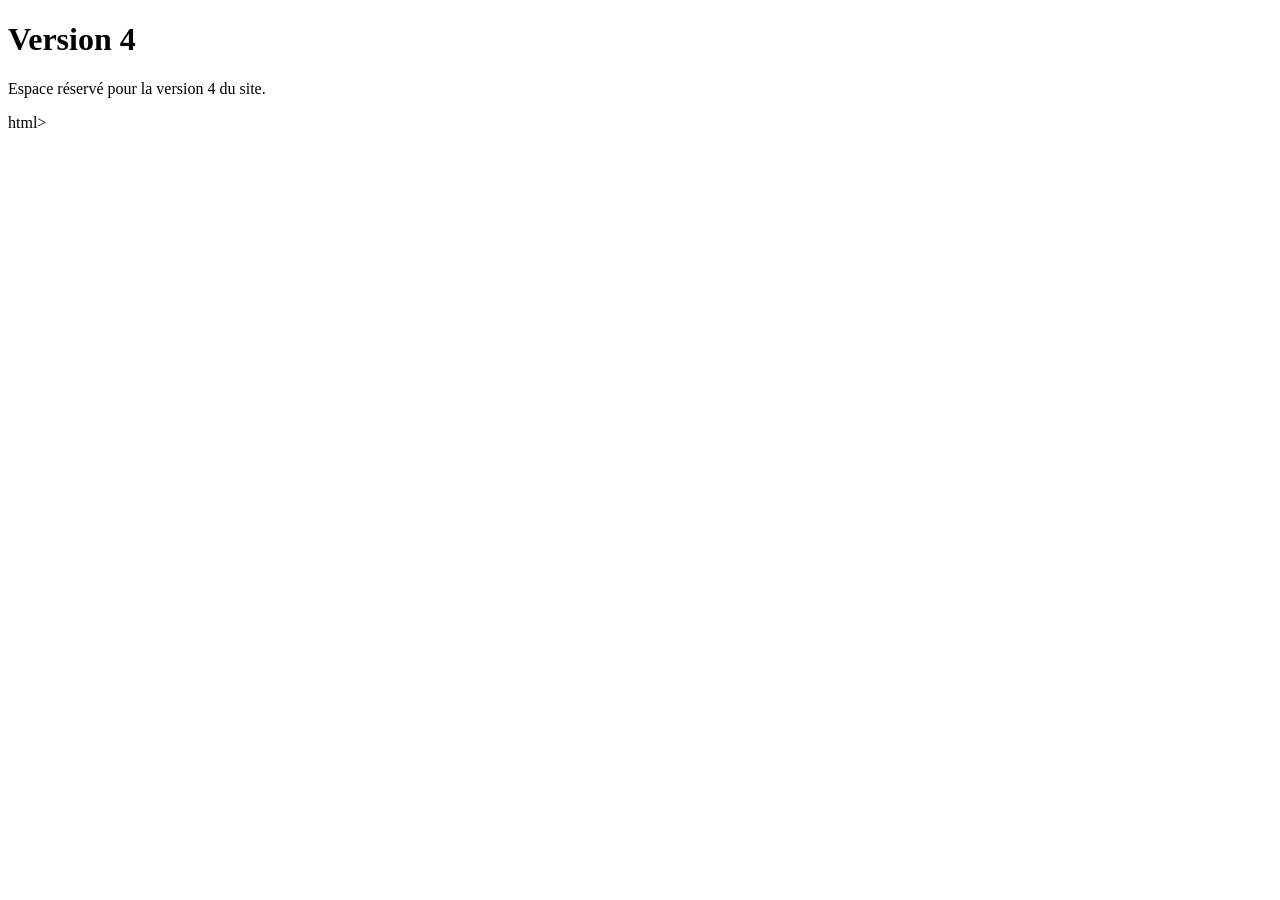
==== Version4/index.html @ 5e6ef4f7 "Create index.html" ====
<!DOCTYPE html>
<html lang="fr">
  <head>
    <meta charset="UTF-8">
    <title>Version 4</title>
  </head>
<body>
  <h1>Version 4</h1>
<p>Espace r&eacute;serv&eacute; pour la version 4 du site.</p>
</body>
</html>html>
</p></h1>
</body></title>
  </head>
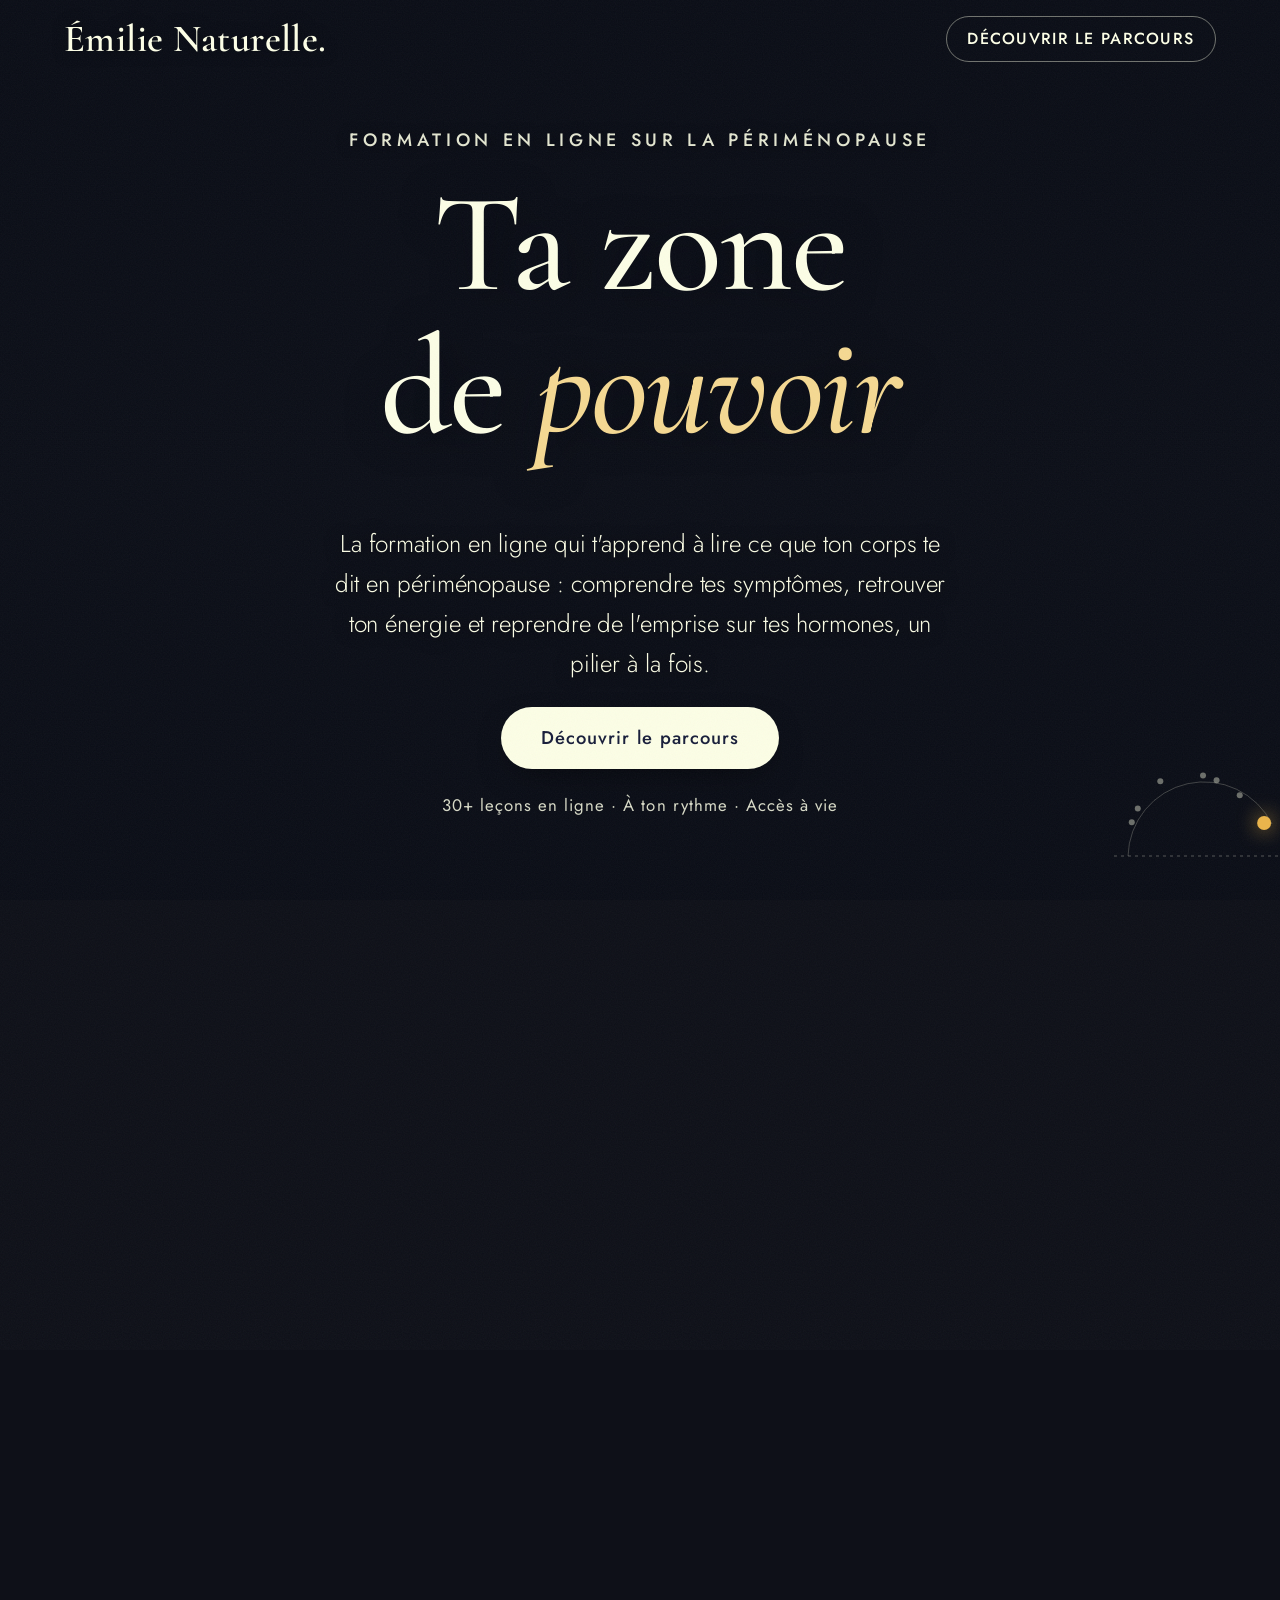
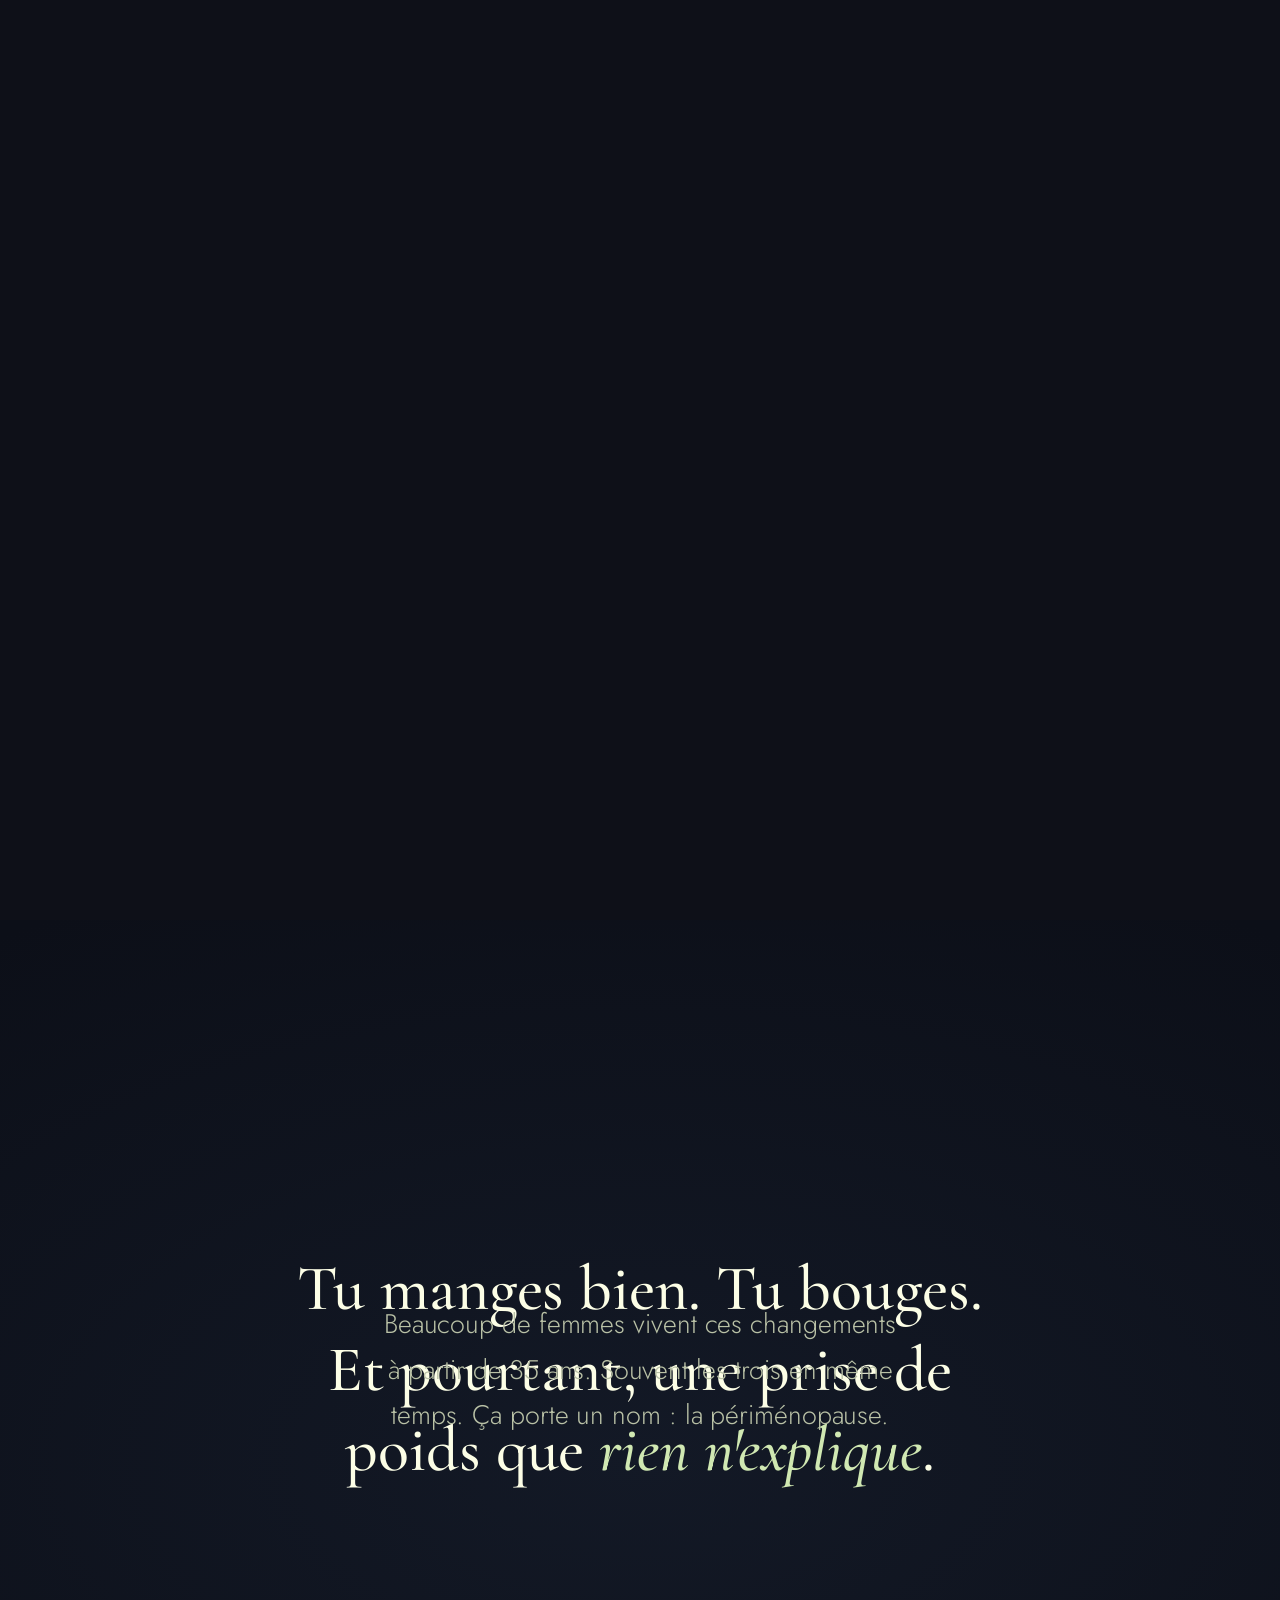
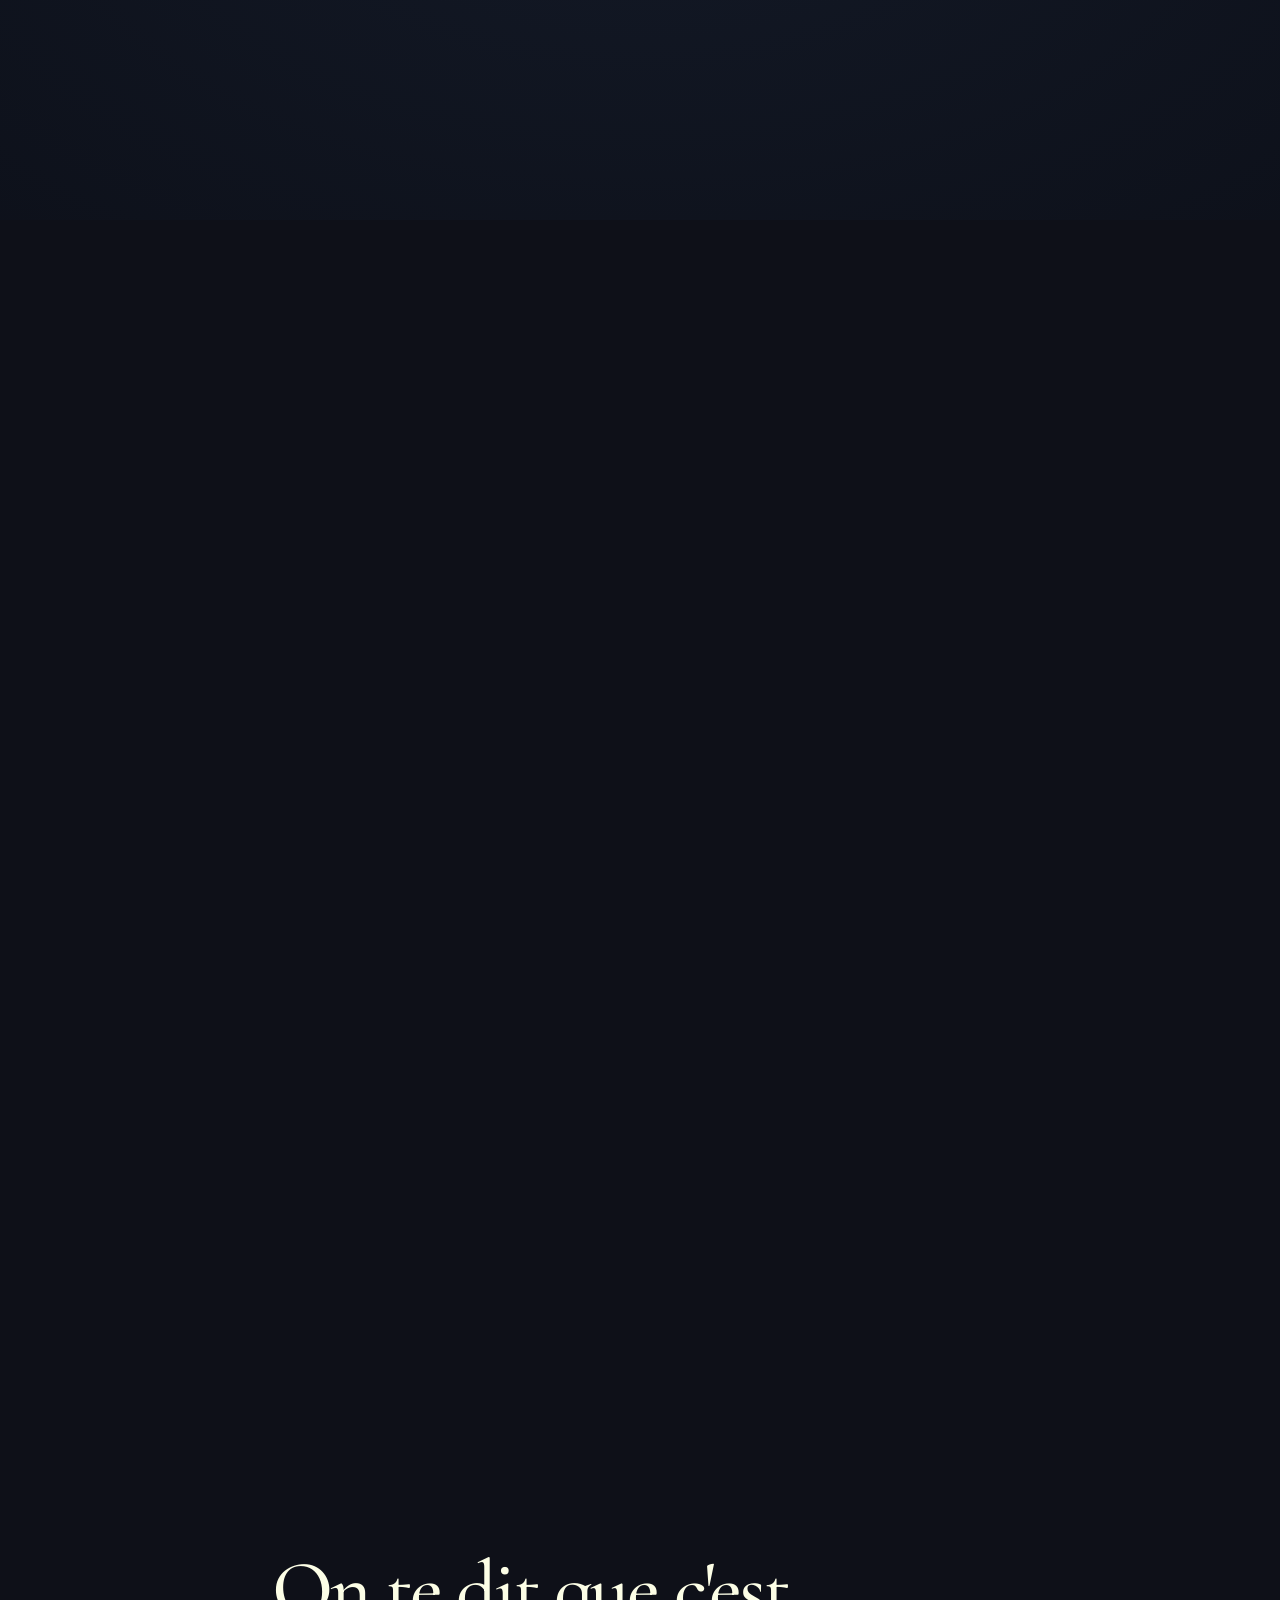
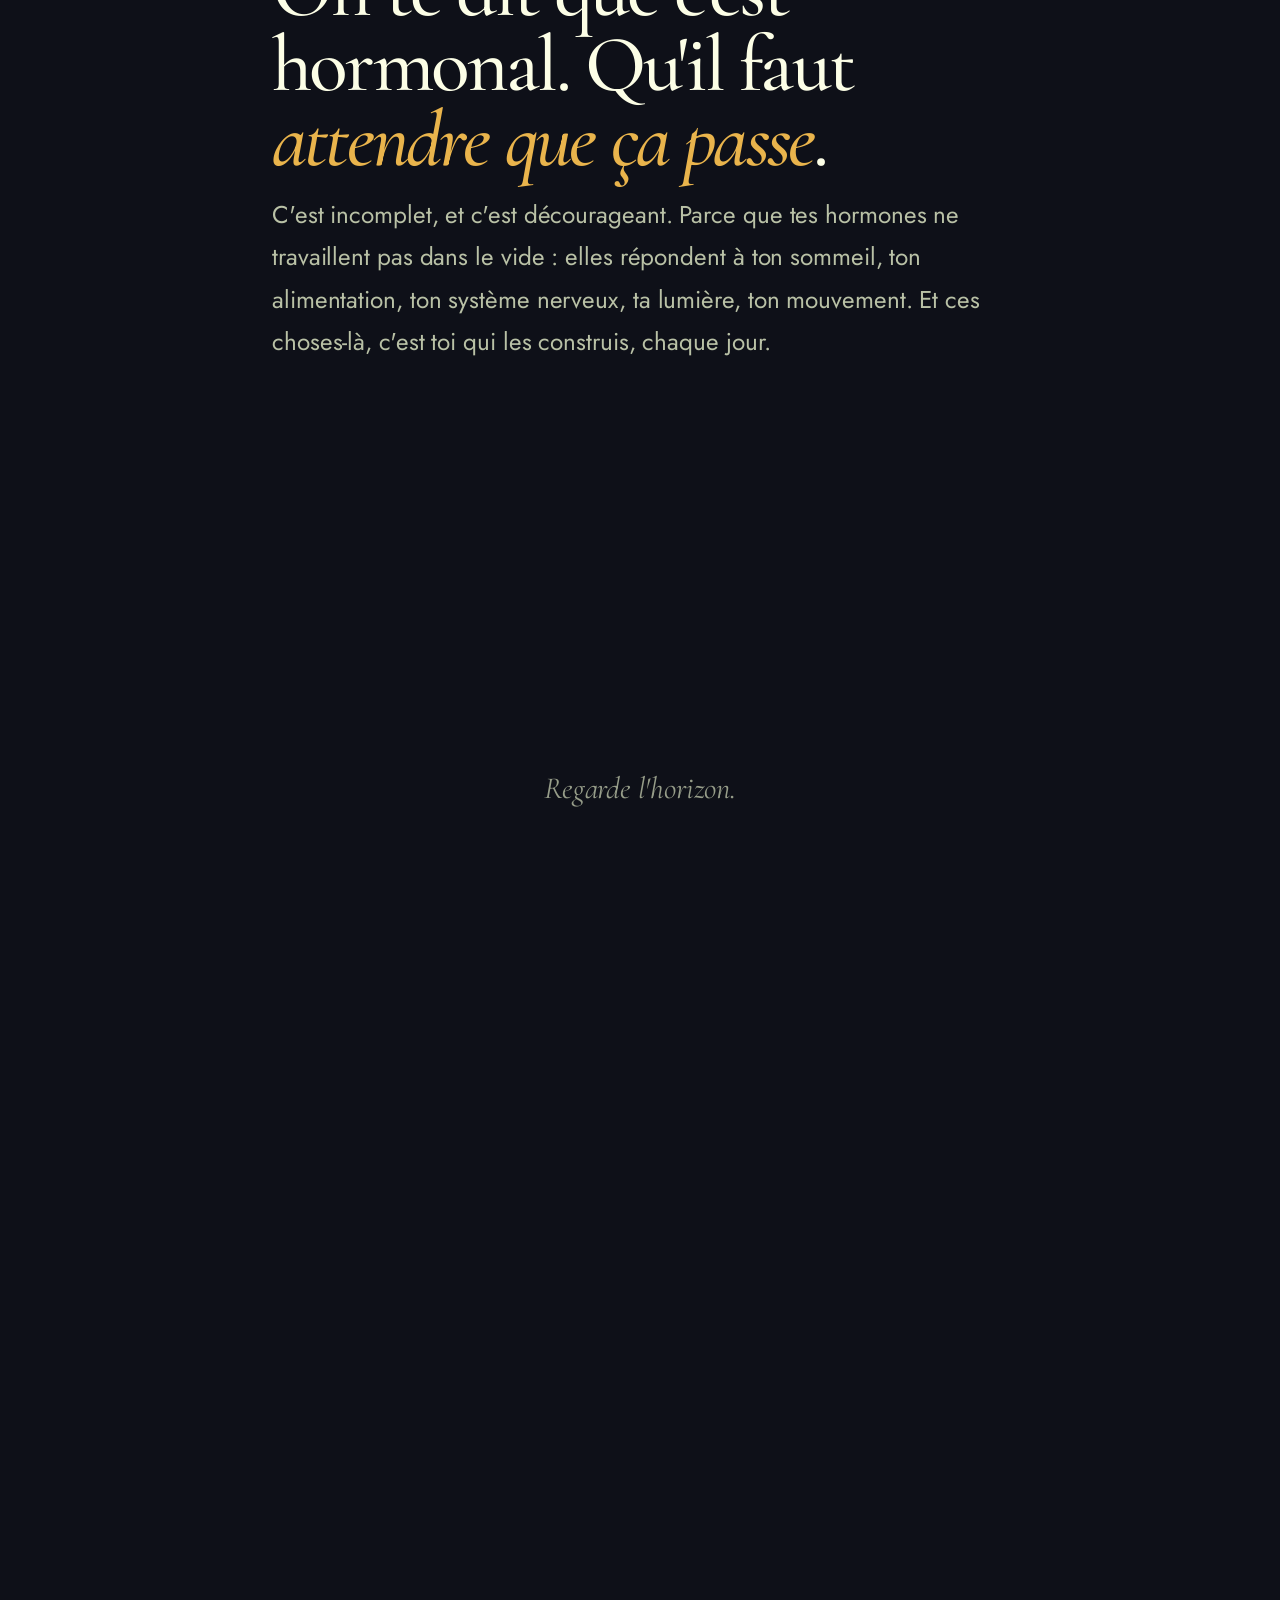
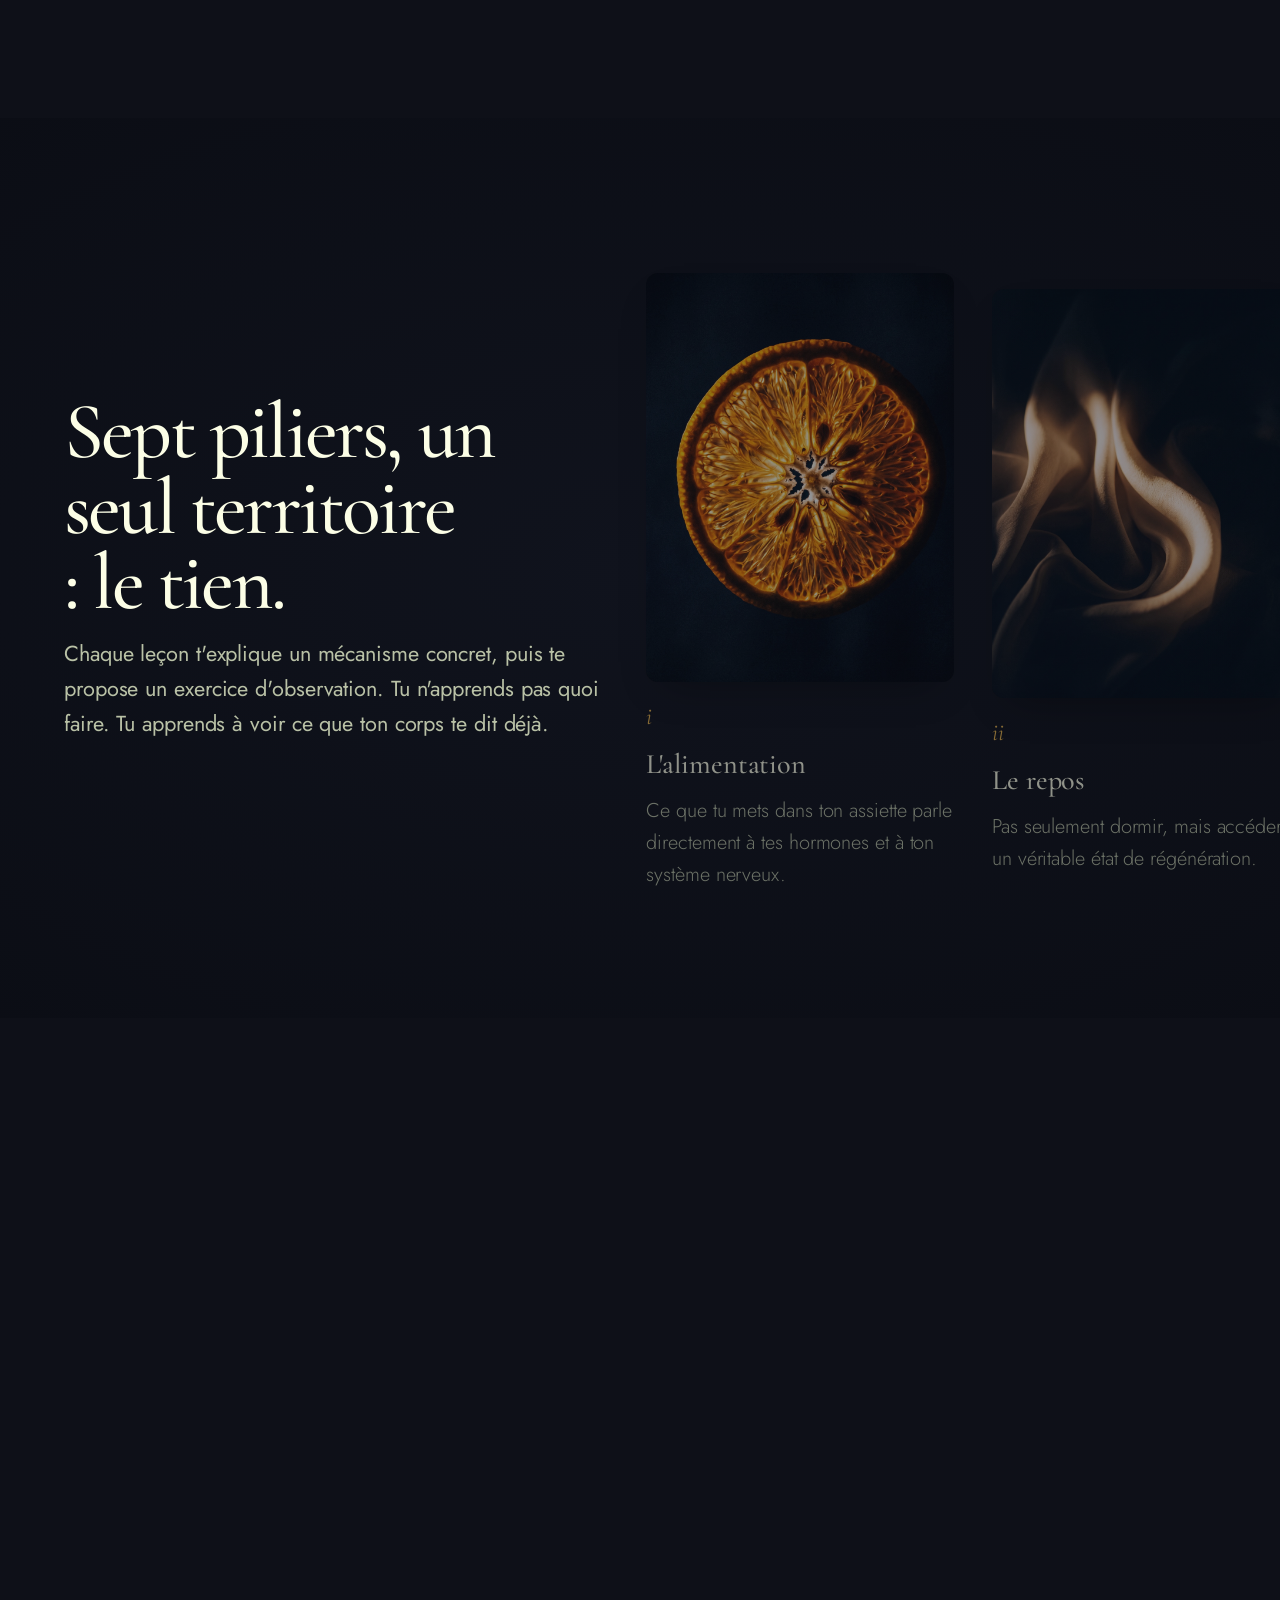
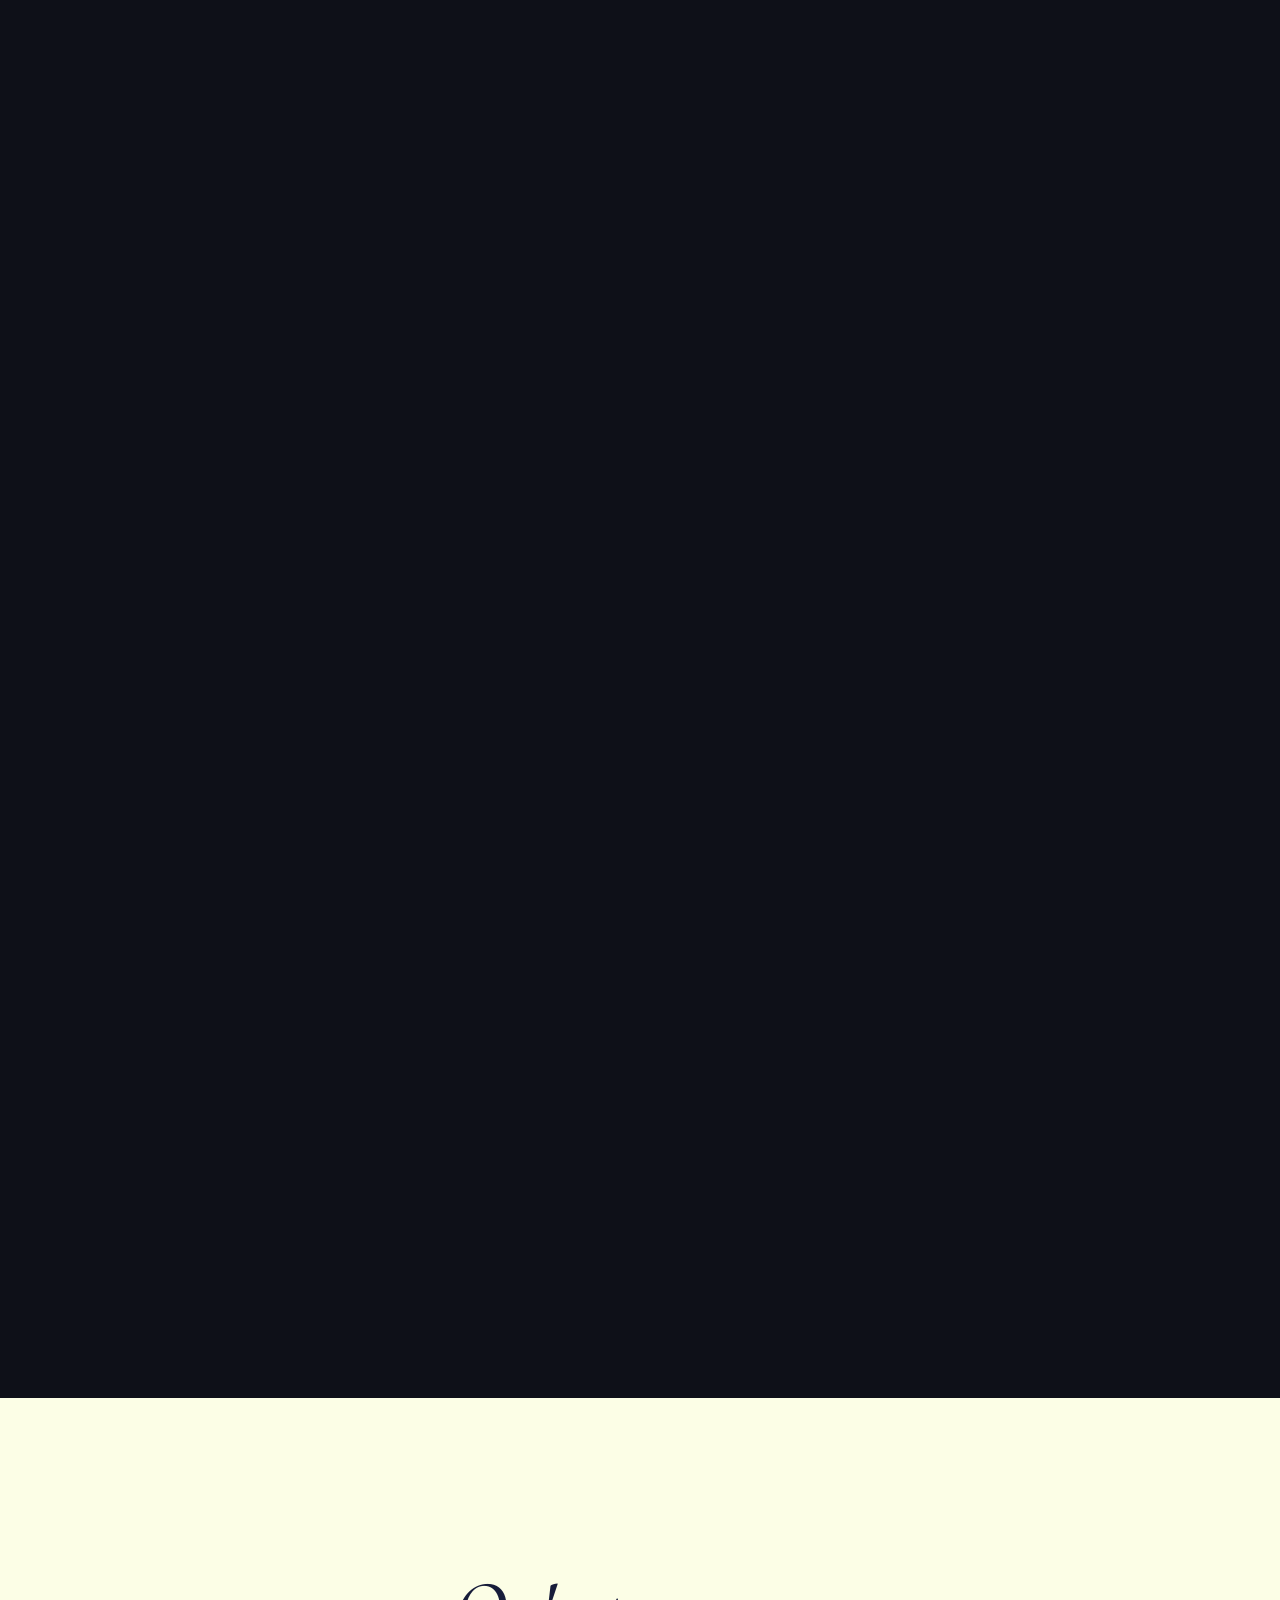
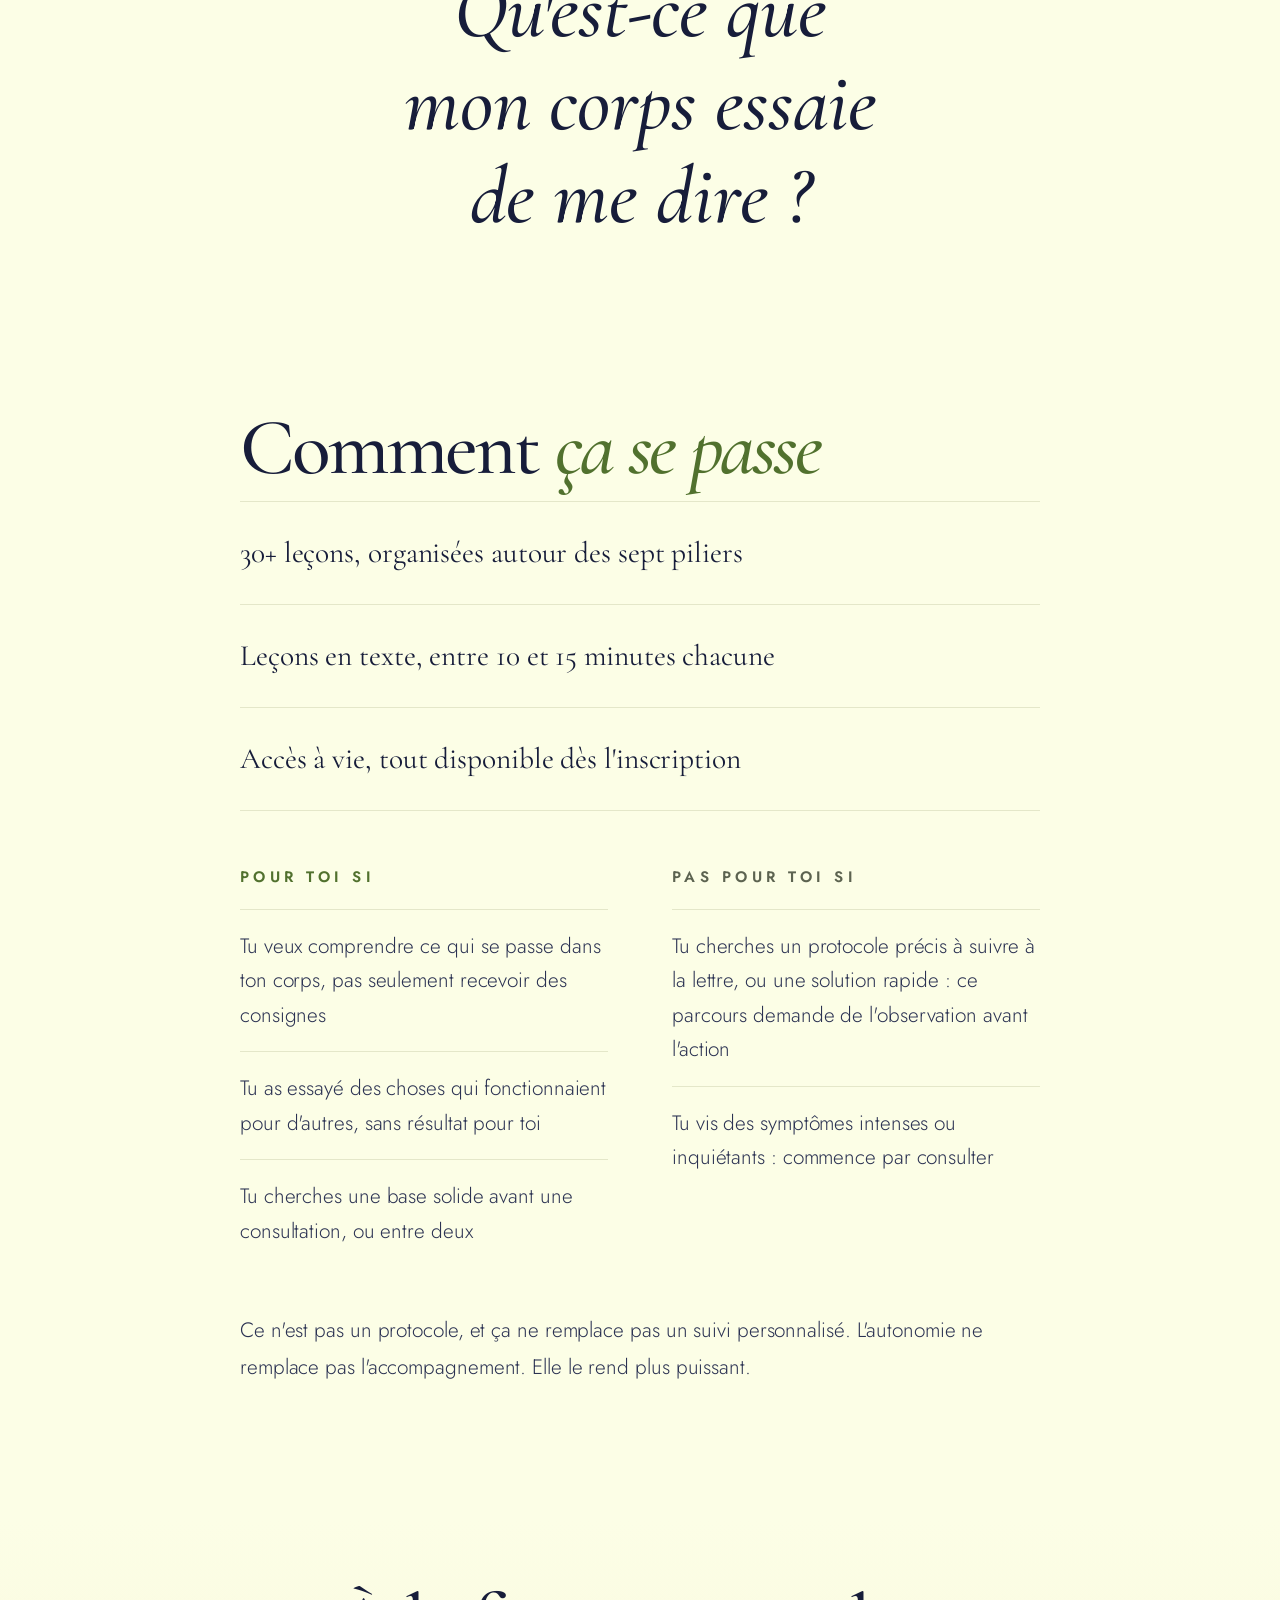
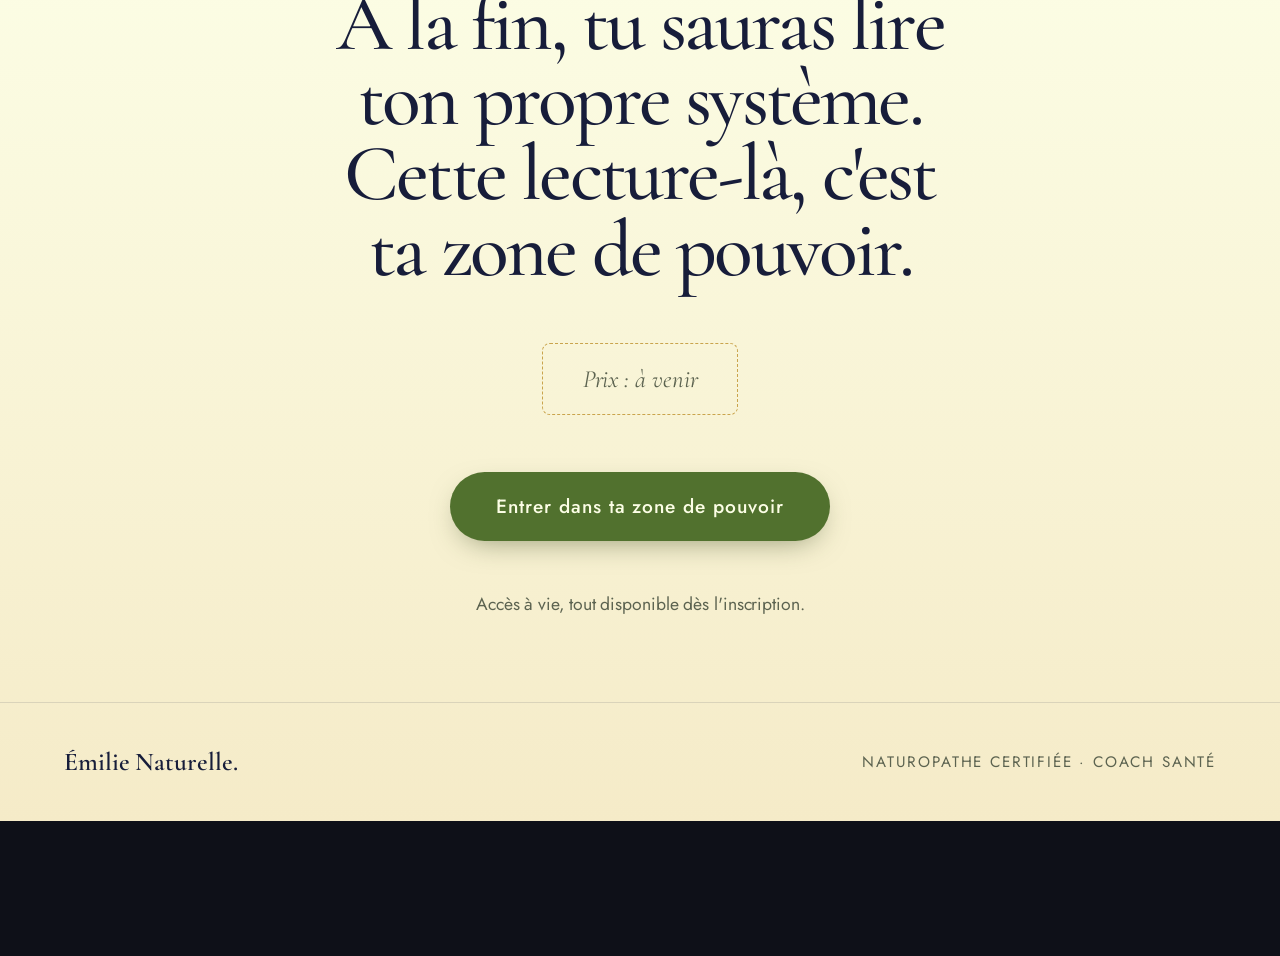
==== commit ce91f7ea: "Add files via upload" ====
--- a/Version4/index.html
+++ b/Version4/index.html
@@ -1,14 +1,381 @@
-<!DOCTYPE html>
+<!doctype html>
 <html lang="fr">
-  <head>
-    <meta charset="UTF-8">
-    <title>Version 4</title>
-  </head>
+<head>
+<meta charset="utf-8">
+<meta name="viewport" content="width=device-width, initial-scale=1, viewport-fit=cover">
+<title>Ta zone de pouvoir · Formation périménopause · Émilie Naturelle</title>
+<meta name="description" content="La formation en ligne sur la périménopause qui t'apprend à lire ce que ton corps te dit. Par Émilie Naturelle, naturopathe. 30+ leçons, accès à vie.">
+<link rel="icon" href="data:image/svg+xml,<svg xmlns='http://www.w3.org/2000/svg' viewBox='0 0 32 32'><rect width='32' height='32' rx='16' fill='%23E9B44C'/></svg>">
+<link rel="preconnect" href="https://fonts.googleapis.com">
+<link rel="preconnect" href="https://fonts.gstatic.com" crossorigin>
+<link href="https://fonts.googleapis.com/css2?family=Cormorant+Garamond:ital,wght@0,400;0,500;0,600;1,400;1,500;1,600&family=Jost:wght@300;400;500;600&display=swap" rel="stylesheet">
+<link rel="stylesheet" href="scrollcraft.css">
+<style>
+  :root {
+    --sc-canvas:     #0C0F18;
+    --sc-surface:    #141926;
+    --sc-ink:        #FCFEE6;
+    --sc-ink-soft:   #B9C1A6;
+    --sc-accent:     #E9B44C;
+    --sc-accent-ink: #171D3A;
+    --sc-font-display: "Cormorant Garamond", Georgia, serif;
+    --sc-font-text:    "Jost", system-ui, sans-serif;
+    --aube: 0;
+  }
+  .sc-body { font-size: clamp(1.2rem, 1.7vw, 1.4rem); }
+  .accent-italique { font-style: italic; color: #E9B44C; }
+
+  /* ---------- le pointeur porte la lumière ---------- */
+  .lueur-pointeur {
+    position: fixed; inset: 0; pointer-events: none; z-index: 3;
+    mix-blend-mode: screen; opacity: 0;
+    background: radial-gradient(340px 340px at var(--lx, 50%) var(--ly, 50%),
+      rgba(233,180,76,0.18), rgba(233,180,76,0.06) 45%, rgba(233,180,76,0) 70%);
+    transition: opacity 600ms var(--sc-ease-out);
+  }
+  @media (hover: hover) and (pointer: fine) { .lueur-pointeur.active { opacity: 1; } }
+
+  .aube-lumiere {
+    position: fixed; inset: 0; pointer-events: none; z-index: 1;
+    background: radial-gradient(120% 90% at 82% 100%, rgba(233,180,76,0.28), rgba(233,180,76,0) 60%);
+    opacity: var(--aube);
+  }
+
+  /* ---------- cadran d'aube ---------- */
+  .cadran { position: fixed; right: 0; bottom: 0; z-index: 30; width: 176px; height: 176px; pointer-events: none; }
+  .cadran svg { display: block; width: 100%; height: 100%; overflow: visible; }
+  .cadran__marque { pointer-events: auto; cursor: pointer; fill: rgba(252,254,230,0.4); transition: fill 160ms var(--sc-ease-out); opacity: 0; transform: scale(0.2); transform-origin: center; transform-box: fill-box; }
+  .cadran__marque.est-passee { opacity: 1; transform: scale(1); transition: opacity 500ms var(--sc-ease-out), transform 500ms var(--sc-ease-out), fill 160ms; }
+  .cadran__marque:hover, .cadran__marque:focus-visible { fill: #E9B44C; }
+  .cadran__soleil { filter: drop-shadow(0 0 10px rgba(233,180,76,0.85)); }
+  @media (max-width: 700px) { .cadran { width: 108px; height: 108px; } }
+
+  /* ---------- barre de site ---------- */
+  .site-bar { position: fixed; top: 0; left: 0; right: 0; z-index: 40; display: flex; justify-content: space-between; align-items: center; padding: calc(var(--sc-2) + env(safe-area-inset-top)) var(--sc-gutter) var(--sc-2); }
+  .site-bar__marque { font-family: var(--sc-font-display); font-weight: 600; font-size: clamp(2rem, 3vw, 2.7rem); letter-spacing: 0.01em; color: var(--sc-ink); text-decoration: none; text-shadow: 0 1px 14px rgba(10,13,22,0.6); }
+  .site-bar__cta { font-family: var(--sc-font-text); font-weight: 500; font-size: 1rem; letter-spacing: 0.08em; text-transform: uppercase; color: var(--sc-ink); text-decoration: none; border: 1px solid rgba(252,254,230,0.42); border-radius: 999px; padding: 0.55em 1.3em; transition: background 160ms var(--sc-ease-out), color 160ms var(--sc-ease-out), border-color 160ms; }
+  .site-bar__cta:hover { background: var(--sc-ink); color: #171D3A; border-color: var(--sc-ink); }
+  .site-bar__cta:active { transform: translateY(1px); }
+
+  /* ---------- héro : vidéo d'ambiance pleine page ---------- */
+  .hero { background: #0C0F18; }
+  .hero video, .hero .sc-stage__poster { object-position: 50% 62%; }
+  .hero-scrim { position: absolute; inset: 0; background:
+    linear-gradient(to bottom, rgba(10,13,22,0.9), rgba(10,13,22,0.5) 32%, rgba(10,13,22,0) 54%),
+    linear-gradient(to top, rgba(10,13,22,0.82), rgba(10,13,22,0.36) 34%, rgba(10,13,22,0) 56%); }
+  .sc-copy.hero-inner { inset: 0; max-width: none; display: flex; flex-direction: column; align-items: center; justify-content: space-between; text-align: center; padding: clamp(5.5rem, 14vh, 9rem) min(6vw, 72px) clamp(3rem, 9vh, 5.5rem); z-index: 2; }
+  .hero-inner > div { width: 100%; }
+  .hero-titre, .hero-eyebrow { margin-inline: auto; }
+  .hero-eyebrow { margin: 0 auto 1.1rem; font-family: var(--sc-font-text); font-weight: 500; font-size: clamp(1rem, 1.4vw, 1.2rem); letter-spacing: 0.26em; text-transform: uppercase; color: rgba(252,254,230,0.9); text-shadow: 0 1px 12px rgba(10,13,22,0.9); opacity: 0; animation: heroEntre 1.2s var(--sc-ease-out) 0.15s forwards; }
+  .hero-titre { margin: 0 auto; font-family: var(--sc-font-display); font-weight: 500; letter-spacing: -0.015em; font-size: clamp(3.4rem, 11vw, 9.5rem); line-height: 1.02; color: var(--sc-ink); max-width: 12ch; text-wrap: balance; text-shadow: 0 2px 36px rgba(10,13,22,0.7); opacity: 0; transform: translateY(26px); animation: heroEntre 1.4s var(--sc-ease-out) 0.3s forwards; }
+  .hero-titre .accent-italique { color: #F5D992; }
+  .hero-bas { display: flex; flex-direction: column; align-items: center; gap: 1.4rem; opacity: 0; transform: translateY(20px); animation: heroEntre 1.2s var(--sc-ease-out) 0.9s forwards; }
+  .hero-sub { margin: 0 auto; max-width: 44ch; font-weight: 300; font-size: clamp(1.25rem, 1.9vw, 1.55rem); line-height: 1.65; color: var(--sc-ink); text-shadow: 0 1px 16px rgba(10,13,22,0.85); }
+  .hero-cta { display: inline-block; font-family: var(--sc-font-text); font-weight: 500; font-size: 1.15rem; letter-spacing: 0.05em; color: #171D3A; background: #FCFEE6; text-decoration: none; border-radius: 999px; padding: 0.9em 2.2em; box-shadow: 0 12px 34px -14px rgba(0,0,0,0.6); transition: background 150ms var(--sc-ease-out), transform 150ms var(--sc-ease-out); }
+  .hero-cta:hover { background: #F5D992; }
+  .hero-cta:active { transform: scale(0.97); }
+  .hero-note { margin: 0; font-size: 1.05rem; letter-spacing: 0.06em; color: rgba(252,254,230,0.85); }
+  @keyframes heroEntre { to { opacity: 1; transform: translateY(0); } }
+  @media (prefers-reduced-motion: reduce) { .hero-eyebrow, .hero-titre, .hero-bas { animation: none; opacity: 1; transform: none; } }
+
+  /* ---------- reconnaissance : pin ---------- */
+  .argument { display: grid; place-items: center; text-align: center; padding: 0 var(--sc-gutter); background: radial-gradient(90% 70% at 50% 60%, #131926, #0C0F18); }
+  .argument > p { grid-area: 1 / 1; margin: 0; max-width: 24ch; font-family: var(--sc-font-display); font-weight: 500; font-size: clamp(2.1rem, 5vw, 4.3rem); line-height: 1.26; color: var(--sc-ink); text-wrap: balance; }
+  .argument > p.note-humaine { font-family: var(--sc-font-text); font-weight: 300; font-size: clamp(1.35rem, 2.1vw, 1.7rem); line-height: 1.7; max-width: 40ch; color: var(--sc-ink-soft); }
+  .argument .accent-italique { color: #D0E8B2; }
+
+  /* ---------- renversement : flow + silence ---------- */
+  .renversement { padding: 18vh var(--sc-gutter) 0; }
+  .renversement .sc-wrap { max-width: 54rem; }
+  .renversement h2 { font-weight: 500; }
+  .renversement .sc-body { font-size: clamp(1.3rem, 1.9vw, 1.55rem); line-height: 1.75; max-width: 56ch; }
+  .silence { min-height: 66vh; display: grid; place-items: end center; padding-bottom: 16vh; }
+  .silence p { margin: 0; font-family: var(--sc-font-display); font-style: italic; font-size: clamp(1.5rem, 2.4vw, 2rem); color: rgba(185,193,166,0.8); }
+
+  /* ---------- pic : lever de soleil en vidéo scrub ---------- */
+  /* le texte vit sur la forêt en silhouette (tiers gauche), le soleil reste nu */
+  .sc-copy.pic-copy { inset: 0; max-width: none; display: grid; place-content: center; justify-items: center; row-gap: 1.6rem; text-align: center; padding: 0 min(6vw, 72px); }
+  .pic-copy .ligne-moyenne { margin: 0; font-family: var(--sc-font-display); font-weight: 500; font-size: clamp(1.9rem, 3.4vw, 3.1rem); line-height: 1.3; max-width: 20ch; color: #241703; text-shadow: 0 1px 22px rgba(255,240,200,0.5); }
+  .sc-copy.pic-copy--fin { place-content: center; justify-items: center; text-align: center; }
+  .pic-copy .ligne-pic { margin: 0; font-weight: 500; letter-spacing: -0.02em; font-size: clamp(2.6rem, 5.6vw, 5.4rem); line-height: 1.12; max-width: 16ch; color: #241703; text-shadow: 0 1px 30px rgba(255,240,200,0.55); }
+  .pic-copy .zone-soulignee { font-style: italic; font-weight: 600; color: #3D2603; border-bottom: 2px solid #7A5210; padding-bottom: 0.06em; }
+  /* colonne d'ombre sous la colonne de texte : lit comme l'ombre de la lisière */
+  .sc-scrim--pic { display: none; }
+
+  /* ---------- rail des sept piliers : images fond noir ---------- */
+  .rail-stage { background: radial-gradient(100% 80% at 50% 50%, #10131D, #0A0C13); }
+  .rail { display: flex; gap: clamp(1.4rem, 3vw, 2.75rem); padding: 0 var(--sc-gutter); height: 100%; align-items: center; }
+  .rail__lead { flex: 0 0 auto; width: min(34rem, 68vw); }
+  .rail__lead h2 { font-weight: 500; }
+  .pilier { flex: 0 0 auto; width: clamp(15rem, 24vw, 21rem); }
+  .pilier figure { margin: 0 0 var(--sc-4); border-radius: 12px; overflow: hidden; aspect-ratio: 3 / 4; background: #0B0D12; box-shadow: 0 18px 40px -18px rgba(0,0,0,0.6); }
+  .pilier img { width: 100%; height: 100%; object-fit: cover; display: block; }
+  .pilier .numeral { font-family: var(--sc-font-display); font-style: italic; font-size: 1.5rem; color: #E9B44C; }
+  .pilier h3 { margin: 0.3rem 0 0.5rem; font-family: var(--sc-font-display); font-weight: 500; font-size: clamp(1.65rem, 2.2vw, 2.1rem); color: var(--sc-ink); }
+  .pilier p { margin: 0; font-weight: 300; font-size: 1.25rem; line-height: 1.6; color: var(--sc-ink-soft); max-width: 34ch; }
+  .rail__note { flex: 0 0 auto; width: min(26rem, 70vw); padding-right: 10vw; }
+  .rail__note p { font-family: var(--sc-font-display); font-style: italic; font-size: clamp(1.55rem, 2.4vw, 2rem); line-height: 1.5; color: var(--sc-ink); }
+  @media (prefers-reduced-motion: no-preference) {
+    .pilier { opacity: calc(0.55 + var(--sc-p, 1) * 0.45); transform: translateY(calc((1 - var(--sc-p, 1)) * 14px)); }
+  }
+
+  /* ---------- sections claires ---------- */
+  .clair { --sc-ink: #171D3A; --sc-ink-soft: #5C6350; --sc-accent: #51712E; --sc-accent-ink: #FCFEE6; --sc-surface: #F3F6DC; color: var(--sc-ink); background: #FCFEE6; position: relative; z-index: 2; }
+  .clair .accent-italique { color: #51712E; }
+  .question { min-height: 68vh; display: grid; place-items: center; text-align: center; padding: var(--sc-section) var(--sc-gutter); }
+  .question p { margin: 0; font-family: var(--sc-font-display); font-style: italic; font-weight: 500; font-size: clamp(2.3rem, 6.4vw, 5.6rem); line-height: 1.14; max-width: 18ch; color: #171D3A; text-wrap: balance; }
+  .parcours { padding: 0 var(--sc-gutter) var(--sc-section); }
+  .parcours .sc-wrap { max-width: 58rem; }
+  .parcours h2 { font-weight: 500; }
+  .liste-lignes p { margin: 0; padding: 1.7rem 0; border-top: 1px solid #E4E7C9; font-family: var(--sc-font-display); font-size: clamp(1.6rem, 2.3vw, 2.1rem); color: #171D3A; }
+  .liste-lignes p:last-child { border-bottom: 1px solid #E4E7C9; }
+  .deux-colonnes { display: grid; grid-template-columns: repeat(auto-fit, minmax(17rem, 1fr)); gap: clamp(2.5rem, 5vw, 4.5rem); margin-top: clamp(3rem, 6vh, 4.5rem); }
+  .etiquette { font-size: 0.95rem; letter-spacing: 0.28em; text-transform: uppercase; font-weight: 600; margin: 0 0 1.2rem; }
+  .pour-toi .etiquette { color: #51712E; }
+  .pas-pour-toi .etiquette { color: #5C6350; }
+  .deux-colonnes p:not(.etiquette) { margin: 0; padding: 1.2rem 0; border-top: 1px solid #E4E7C9; font-weight: 300; font-size: 1.3rem; line-height: 1.65; color: #2B3252; }
+  .nuance { margin-top: clamp(2.5rem, 5vh, 3.5rem); font-weight: 300; font-size: 1.3rem; line-height: 1.75; color: #2B3252; max-width: 62ch; }
+
+  /* ---------- clôture ---------- */
+  .close-stage { --sc-ink: #171D3A; --sc-ink-soft: #5C6350; color: var(--sc-ink); display: grid; grid-template-rows: 1fr auto; background: linear-gradient(to bottom, #FCFEE6, #F5EBC8); }
+  .close-inner { display: flex; flex-direction: column; align-items: center; justify-content: center; text-align: center; gap: clamp(1.6rem, 3.5vh, 2.4rem); padding: 0 var(--sc-gutter); }
+  .close-inner h2 { max-width: 20ch; font-weight: 500; color: #171D3A; }
+  .close-inner .zone-soulignee { font-style: italic; font-weight: 600; color: #51712E; border-bottom: 2px solid #9AC567; padding-bottom: 0.05em; }
+  .prix-avenir { font-family: var(--sc-font-display); font-style: italic; font-size: 1.55rem; color: #5C6350; border: 1px dashed #C9A44C; border-radius: 8px; padding: 0.6em 1.6em; }
+  .cta { display: inline-block; font-family: var(--sc-font-text); font-weight: 500; font-size: 1.2rem; letter-spacing: 0.05em; color: #FCFEE6; background: #51712E; text-decoration: none; border-radius: 999px; padding: 1em 2.4em; box-shadow: 0 10px 30px -12px rgba(43,58,20,0.55); transition: background 150ms var(--sc-ease-out), transform 150ms var(--sc-ease-out); }
+  .cta:hover { background: #446126; }
+  .cta:active { transform: scale(0.97); }
+  .cta-note { font-size: 1.1rem; color: #5C6350; }
+  .foot { display: flex; justify-content: space-between; align-items: center; flex-wrap: wrap; gap: 1rem; padding: 2.4rem var(--sc-gutter); border-top: 1px solid rgba(23,29,58,0.12); }
+  .foot__marque { font-family: var(--sc-font-display); font-weight: 600; font-size: 1.6rem; color: #171D3A; }
+  .foot__role { font-size: 0.95rem; letter-spacing: 0.12em; text-transform: uppercase; color: #5C6350; }
+
+  @media (max-width: 700px) {
+    .hero-scrim { background:
+      radial-gradient(140% 56% at 50% 28%, rgba(10,13,22,0.88), rgba(10,13,22,0.48) 64%, rgba(10,13,22,0.08) 88%),
+      linear-gradient(to top, rgba(10,13,22,0.88), rgba(10,13,22,0.46) 42%, rgba(10,13,22,0.05) 62%); }
+    .hero-titre { font-size: clamp(3.6rem, 16vw, 5.2rem); line-height: 1.05; }
+
+    .rail__lead { width: 78vw; }
+    .pilier { width: 72vw; }
+    .hero video, .hero .hero-poster { object-position: 62% 62%; }
+  }
+</style>
+</head>
 <body>
-  <h1>Version 4</h1>
-<p>Espace r&eacute;serv&eacute; pour la version 4 du site.</p>
+
+<span data-sc-progress></span>
+<div class="sc-grain" aria-hidden="true"></div>
+<div class="aube-lumiere" aria-hidden="true"></div>
+<div class="lueur-pointeur" aria-hidden="true"></div>
+
+<header class="site-bar">
+  <a class="site-bar__marque" href="#top">Émilie Naturelle.</a>
+  <a class="site-bar__cta" href="#entrer">Découvrir le parcours</a>
+</header>
+
+<main id="top">
+
+  <!-- 1 · HÉRO : le vol vers elle, scrubbé sous la main -->
+  <section data-sc-act="scrub" data-sc-span="2.8" data-sc-dwell="0.32" data-sc-drift="#0C0F18" data-aube-act="Ouverture" id="acte-ouverture">
+    <div data-sc-stage class="hero">
+      <img class="sc-stage__poster" src="assets/01-poster.jpg" alt="" width="1920" height="1072">
+      <video data-sc-scrub data-sc-src="assets/01.mp4" data-sc-src-mobile="assets/01-m.mp4" muted playsinline></video>
+      <div class="hero-scrim" aria-hidden="true"></div>
+      <div class="sc-copy hero-inner" data-sc-cue="0 0.8 0">
+        <div>
+          <p class="hero-eyebrow">Formation en ligne sur la périménopause</p>
+          <h1 class="hero-titre">Ta zone de <span class="accent-italique">pouvoir</span></h1>
+        </div>
+        <div class="hero-bas">
+          <p class="hero-sub">La formation en ligne qui t'apprend à lire ce que ton corps te dit en périménopause : comprendre tes symptômes, retrouver ton énergie et reprendre de l'emprise sur tes hormones, un pilier à la fois.</p>
+          <a class="hero-cta" href="#entrer">Découvrir le parcours</a>
+          <p class="hero-note">30+ leçons en ligne · À ton rythme · Accès à vie</p>
+        </div>
+      </div>
+    </div>
+  </section>
+
+  <!-- 2 · RECONNAISSANCE : pin, ses phrases à elle -->
+  <section data-sc-act="pin" data-sc-span="2.3" data-sc-drift="#10141F" data-aube-act="Reconnaissance" id="acte-reconnaissance">
+    <div data-sc-stage class="argument">
+      <p data-sc-cue="0 0.3 0">Tu manges bien. Tu bouges. Et pourtant, une prise de poids que <span class="accent-italique">rien n'explique</span>.</p>
+      <p data-sc-cue="0.25 0.55">Le stress te rentre dedans. L'anxiété est devenue <span class="accent-italique">la trame de fond</span> de tes journées.</p>
+      <p data-sc-cue="0.5 0.78">Tu te réveilles <span class="accent-italique">déjà fatiguée</span>.</p>
+      <p class="note-humaine" data-sc-cue="0.7 1 0.22 0.02">Beaucoup de femmes vivent ces changements à partir de 35 ans. Souvent les trois en même temps. Ça porte un nom : la périménopause.</p>
+    </div>
+  </section>
+
+  <!-- 3 · RENVERSEMENT : flow, puis le silence -->
+  <section class="sc-section renversement" data-sc-act="flow" data-sc-drift="#0A0D15" data-aube-act="Le renversement" id="acte-renversement">
+    <div class="sc-wrap sc-stack" data-sc-in data-sc-stagger="80">
+      <h2 class="sc-display sc-display--lg">On te dit que c'est hormonal. Qu'il faut <span class="accent-italique">attendre que ça passe</span>.</h2>
+      <p class="sc-body">C'est incomplet, et c'est décourageant. Parce que tes hormones ne travaillent pas dans le vide : elles répondent à ton sommeil, ton alimentation, ton système nerveux, ta lumière, ton mouvement. Et ces choses-là, c'est toi qui les construis, chaque jour.</p>
+    </div>
+    <div class="silence">
+      <p>Regarde l'horizon.</p>
+    </div>
+  </section>
+
+  <!-- 4 · LE PIC : le soleil se lève sous sa main (vidéo scrub) -->
+  <section data-sc-act="scrub" data-sc-span="4.4" data-sc-dwell="0.42" data-sc-drift="#2A2438" data-aube-act="Le lever" id="acte-pic">
+    <div data-sc-stage>
+      <img class="sc-stage__poster" src="assets/02-poster.jpg" alt="" width="1920" height="1072">
+      <video data-sc-scrub data-sc-src="assets/02.mp4" data-sc-src-mobile="assets/02-m.mp4" muted playsinline></video>
+      <div class="sc-scrim sc-scrim--pic" aria-hidden="true"></div>
+      <div class="sc-copy pic-copy" data-sc-cue="0.18 0.44">
+        <p class="ligne-moyenne">Ce sont ces choses-là que tu peux influencer.</p>
+      </div>
+      <div class="sc-copy pic-copy pic-copy--fin" data-sc-cue="0.7 0.98">
+        <h2 class="sc-display ligne-pic" data-sc-kinetic="lines">C'est ce qu'on appelle <span class="zone-soulignee">ta zone de pouvoir</span>.</h2>
+      </div>
+    </div>
+  </section>
+
+  <!-- 5 · LES SEPT PILIERS : rail horizontal, images fond noir -->
+  <section data-sc-act="pan" data-sc-span="3.2" data-sc-drift="#0E1018" data-aube-act="Les sept piliers" id="acte-piliers">
+    <div data-sc-stage class="rail-stage">
+      <div class="rail" data-sc-pan="0.05">
+        <div class="rail__lead sc-stack">
+          <h2 class="sc-display sc-display--lg">Sept piliers, un seul territoire : le tien.</h2>
+          <p class="sc-body">Chaque leçon t'explique un mécanisme concret, puis te propose un exercice d'observation. Tu n'apprends pas quoi faire. Tu apprends à voir ce que ton corps te dit déjà.</p>
+        </div>
+        <article class="pilier"><figure><img src="assets/p1-alimentation.jpg" width="1045" height="1400" alt="Tranche d'orange rétroéclairée, lumineuse sur fond noir."></figure><span class="numeral">i</span><h3>L'alimentation</h3><p>Ce que tu mets dans ton assiette parle directement à tes hormones et à ton système nerveux.</p></article>
+        <article class="pilier"><figure><img src="assets/p2-repos.jpg" width="1045" height="1400" alt="Plis de soie crème dans une lumière douce, sur fond noir."></figure><span class="numeral">ii</span><h3>Le repos</h3><p>Pas seulement dormir, mais accéder à un véritable état de régénération.</p></article>
+        <article class="pilier"><figure><img src="assets/p3-nerveux.jpg" width="1045" height="1400" alt="Jeune crosse de fougère qui se déroule, sur fond noir."></figure><span class="numeral">iii</span><h3>Le système nerveux</h3><p>La base de tout. En mode survie, ton corps ne fait pas de l'équilibre hormonal une priorité.</p></article>
+        <article class="pilier"><figure><img src="assets/p4-mouvement.jpg" width="1045" height="1400" alt="Traînée de lumière dorée en longue exposition, sur fond noir."></figure><span class="numeral">iv</span><h3>Le mouvement</h3><p>La façon dont tu bouges, pas seulement combien tu dépenses.</p></article>
+        <article class="pilier"><figure><img src="assets/p5-circadien.jpg" width="1045" height="1400" alt="Arc de lumière du soleil voyageant sur un mur sombre."></figure><span class="numeral">v</span><h3>Le rythme circadien</h3><p>Ton horloge interne, qui orchestre tout le reste sur 24 heures.</p></article>
+        <article class="pilier"><figure><img src="assets/p6-cycle.jpg" width="1045" height="1400" alt="Croissant de lumière chaude, sur fond noir."></figure><span class="numeral">vi</span><h3>Le cycle menstruel</h3><p>Ton rythme propre, que la plupart des femmes apprennent à ignorer plutôt qu'à utiliser.</p></article>
+        <article class="pilier"><figure><img src="assets/p7-unique.jpg" width="1045" height="1400" alt="Réseau de nervures d'une feuille, illuminé sur fond noir."></figure><span class="numeral">vii</span><h3>Ton profil unique</h3><p>Tes minéraux, tes hormones, la vitesse de ton métabolisme. C'est la clé de la personnalisation.</p></article>
+        <div class="rail__note"><p>Tes symptômes sont des signaux. Chacun pointe vers un de ces piliers, vers un endroit que tu n'as pas encore identifié.</p></div>
+      </div>
+    </div>
+  </section>
+
+  <!-- 6 · LA QUESTION, PUIS LE PLEIN JOUR -->
+  <section class="clair" data-sc-act="flow" id="acte-question" data-aube-act="Plein jour">
+    <div class="question" data-sc-in>
+      <p>Qu'est-ce que mon corps essaie de me dire ?</p>
+    </div>
+    <div class="parcours">
+      <div class="sc-wrap sc-stack" data-sc-in data-sc-stagger="60">
+        <h2 class="sc-display sc-display--lg">Comment <span class="accent-italique">ça se passe</span></h2>
+        <div class="liste-lignes">
+          <p>30+ leçons, organisées autour des sept piliers</p>
+          <p>Leçons en texte, entre 10 et 15 minutes chacune</p>
+          <p>Accès à vie, tout disponible dès l'inscription</p>
+        </div>
+        <div class="deux-colonnes">
+          <div class="pour-toi">
+            <p class="etiquette">Pour toi si</p>
+            <p>Tu veux comprendre ce qui se passe dans ton corps, pas seulement recevoir des consignes</p>
+            <p>Tu as essayé des choses qui fonctionnaient pour d'autres, sans résultat pour toi</p>
+            <p>Tu cherches une base solide avant une consultation, ou entre deux</p>
+          </div>
+          <div class="pas-pour-toi">
+            <p class="etiquette">Pas pour toi si</p>
+            <p>Tu cherches un protocole précis à suivre à la lettre, ou une solution rapide : ce parcours demande de l'observation avant l'action</p>
+            <p>Tu vis des symptômes intenses ou inquiétants : commence par consulter</p>
+          </div>
+        </div>
+        <p class="nuance">Ce n'est pas un protocole, et ça ne remplace pas un suivi personnalisé. L'autonomie ne remplace pas l'accompagnement. Elle le rend plus puissant.</p>
+      </div>
+    </div>
+  </section>
+
+  <!-- 7 · CLÔTURE -->
+  <section id="entrer" data-sc-act="pin" data-sc-span="1.15" data-aube-act="Entrer">
+    <div data-sc-stage class="close-stage" data-sc-spotlight>
+      <div class="close-inner">
+        <h2 class="sc-display sc-display--lg" data-sc-cue="0.05" data-sc-kinetic="lines">À la fin, tu sauras lire ton propre système. Cette lecture-là, c'est <span class="zone-soulignee">ta zone de pouvoir</span>.</h2>
+        <p class="prix-avenir" data-sc-cue="0.05">Prix : à venir</p>
+        <a class="cta" href="#" data-sc-magnet="0.26" data-sc-cue="0.05" data-sc-rise="0">Entrer dans ta zone de pouvoir</a>
+        <p class="cta-note" data-sc-cue="0.05">Accès à vie, tout disponible dès l'inscription.</p>
+      </div>
+      <footer class="foot">
+        <span class="foot__marque">Émilie Naturelle.</span>
+        <span class="foot__role">Naturopathe certifiée · Coach santé</span>
+      </footer>
+    </div>
+  </section>
+
+</main>
+
+<!-- Le cadran d'aube : un scroll = un lever de soleil -->
+<div class="cadran">
+  <svg viewBox="0 0 176 176" role="navigation" aria-label="Progression du parcours">
+    <path d="M 24 132 A 76 76 0 0 1 168 100" fill="none" stroke="rgba(252,254,230,0.22)" stroke-width="1"></path>
+    <line x1="10" y1="132" x2="176" y2="132" stroke="rgba(252,254,230,0.3)" stroke-width="1" stroke-dasharray="3 4"></line>
+    <g data-cadran-marques></g>
+    <circle class="cadran__soleil" data-cadran-soleil r="7" cx="24" cy="150" fill="#E9B44C"></circle>
+  </svg>
+</div>
+
+<script src="scrollcraft.js"></script>
+<script>
+ScrollCraft.mount(document.body);
+
+/* ============ le pointeur porte la lumière ============ */
+(function () {
+  if (!window.matchMedia('(hover: hover) and (pointer: fine)').matches) return;
+  if (window.matchMedia('(prefers-reduced-motion: reduce)').matches) return;
+  var lueur = document.querySelector('.lueur-pointeur');
+  if (!lueur) return;
+  var tx = innerWidth / 2, ty = innerHeight / 2, x = tx, y = ty, vu = false;
+  addEventListener('pointermove', function (e) { tx = e.clientX; ty = e.clientY; if (!vu) { vu = true; lueur.classList.add('active'); } }, { passive: true });
+  (function boucle() {
+    x += (tx - x) * 0.12; y += (ty - y) * 0.12;
+    lueur.style.setProperty('--lx', x + 'px');
+    lueur.style.setProperty('--ly', y + 'px');
+    requestAnimationFrame(boucle);
+  })();
+})();
+
+/* ============ le cadran d'aube (trace + regrade global) ============ */
+(function () {
+  var svg = document.querySelector('.cadran svg');
+  var soleil = document.querySelector('[data-cadran-soleil]');
+  var gMarques = document.querySelector('[data-cadran-marques]');
+  var actes = Array.prototype.slice.call(document.querySelectorAll('[data-aube-act]'));
+  var pic = document.getElementById('acte-pic');
+  if (!svg || !soleil || !pic) return;
+  function pointSoleil(t) {
+    var a = Math.PI * (1 - t) * 0.62 + Math.PI * 0.12;
+    var cx = 96, cy = 132, rx = 82, ry = 92;
+    return { x: cx + rx * Math.cos(a) * -1 + 8, y: cy - ry * Math.sin(a) + (1 - Math.min(1, t * 1.6)) * 34 };
+  }
+  var marques = actes.map(function (sec) {
+    var c = document.createElementNS('http://www.w3.org/2000/svg', 'circle');
+    c.setAttribute('r', '3'); c.setAttribute('class', 'cadran__marque'); c.setAttribute('tabindex', '0');
+    var titre = document.createElementNS('http://www.w3.org/2000/svg', 'title');
+    titre.textContent = sec.getAttribute('data-aube-act'); c.appendChild(titre);
+    c.addEventListener('click', function () { sec.scrollIntoView({ behavior: 'smooth' }); });
+    c.addEventListener('keydown', function (e) { if (e.key === 'Enter') sec.scrollIntoView({ behavior: 'smooth' }); });
+    gMarques.appendChild(c);
+    return { el: c, sec: sec };
+  });
+  function step() {
+    var vh = window.innerHeight;
+    var max = document.documentElement.scrollHeight - vh;
+    var y = window.scrollY;
+    var finPic = pic.offsetTop + pic.offsetHeight - vh;
+    var tLever = Math.min(1, Math.max(0, finPic > 0 ? y / finPic : 0));
+    var tApres = max > finPic ? Math.min(1, Math.max(0, (y - finPic) / (max - finPic))) : 0;
+    var t = tLever * 0.72 + tApres * 0.28;
+    var p = pointSoleil(t);
+    soleil.setAttribute('cx', p.x); soleil.setAttribute('cy', p.y);
+    var aube = Math.min(1, Math.max(0, (132 - p.y + 10) / 80));
+    document.documentElement.style.setProperty('--aube', aube.toFixed(3));
+    marques.forEach(function (m) {
+      var top = m.sec.offsetTop;
+      var q = pointSoleil(Math.min(1, (top / (max || 1)) * 1.05));
+      m.el.setAttribute('cx', q.x); m.el.setAttribute('cy', q.y);
+      if (y + vh * 0.5 >= top) m.el.classList.add('est-passee');
+    });
+    requestAnimationFrame(step);
+  }
+  requestAnimationFrame(step);
+})();
+</script>
 </body>
-</html>html>
-</p></h1>
-</body></title>
-  </head>
+</html>
--- a/Version4/scrollcraft.css
+++ b/Version4/scrollcraft.css
@@ -0,0 +1,432 @@
+/* ============================================================================
+   scrollcraft.css: the taste floor
+   ----------------------------------------------------------------------------
+   Two layers, and the split matters:
+
+     TOKENS   what you override per brand. Colour roles, the type ramp, the
+              spacing scale, elevation, motion. A brand is ~12 values.
+     DEVICES  what the engine drives. Do not restyle these to taste; they are
+              the mechanism. Style your own markup instead.
+
+   Nothing here draws a "component". There are no card, badge, or pill classes,
+   because a stylesheet that ships those is how every page built on it ends up
+   with the same shapes. You get a floor and a vocabulary; the composition is
+   yours.
+   ========================================================================== */
+
+/* ---------------------------------------------------------------- tokens -- */
+:root {
+  /* --- colour roles. Override these six and the page is rebranded. -------- */
+  --sc-canvas:      #08090b;   /* the page ground. Drift interpolates this.   */
+  --sc-surface:     #101217;   /* anything raised off the ground             */
+  --sc-ink:         #f4f2ef;   /* primary text                               */
+  --sc-ink-soft:    #9a9ba1;   /* secondary text. Tinted, never flat gray.   */
+  --sc-accent:      #d8ff3e;   /* ONE accent. It owns a region, not confetti. */
+  --sc-accent-ink:  #08090b;   /* text that sits on the accent               */
+
+  --sc-hairline:    color-mix(in oklab, var(--sc-ink) 12%, transparent);
+  --sc-hairline-strong: color-mix(in oklab, var(--sc-ink) 22%, transparent);
+
+  /* --- type. Two families max. Display carries voice, text carries prose. - */
+  --sc-font-display: "Instrument Sans", "Geist", system-ui, sans-serif;
+  --sc-font-text:    "Geist", system-ui, sans-serif;
+  --sc-font-mono:    "Geist Mono", ui-monospace, monospace;
+
+  /* Fluid ramp. Tracking tightens as size grows because a face set at 6rem
+     with 0 tracking reads loose; this is optical correction, not decoration. */
+  --sc-t-xs:   clamp(0.75rem, 0.72rem + 0.15vw, 0.82rem);
+  --sc-t-sm:   clamp(0.875rem, 0.84rem + 0.18vw, 0.95rem);
+  --sc-t-base: clamp(1rem, 0.96rem + 0.22vw, 1.125rem);
+  --sc-t-lg:   clamp(1.2rem, 1.1rem + 0.5vw, 1.5rem);
+  --sc-t-xl:   clamp(1.6rem, 1.35rem + 1.2vw, 2.25rem);
+  --sc-t-2xl:  clamp(2.1rem, 1.6rem + 2.4vw, 3.4rem);
+  --sc-t-3xl:  clamp(2.8rem, 1.9rem + 4.2vw, 5rem);
+  --sc-t-4xl:  clamp(3.4rem, 1.9rem + 6.6vw, 7.5rem);
+
+  --sc-track-tight:  -0.035em;
+  --sc-track-snug:   -0.02em;
+  --sc-track-normal: -0.005em;
+  --sc-track-wide:    0.08em;
+
+  --sc-leading-none: 0.94;
+  --sc-leading-tight: 1.06;
+  --sc-leading-body: 1.62;
+
+  --sc-measure: 62ch;
+
+  /* --- space. 4px base: the useful middle steps an 8-only scale misses. --- */
+  --sc-1: 0.25rem;  --sc-2: 0.5rem;   --sc-3: 0.75rem;  --sc-4: 1rem;
+  --sc-5: 1.5rem;   --sc-6: 2rem;     --sc-7: 3rem;     --sc-8: 4rem;
+  --sc-9: 6rem;     --sc-10: 8rem;    --sc-11: 12rem;
+
+  /* Section rhythm is fluid so a phone doesn't inherit desktop air. */
+  --sc-section: clamp(4.5rem, 9vw, 11rem);
+  --sc-gutter:  clamp(1.25rem, 5vw, 5.5rem);
+  --sc-maxw:    82rem;
+
+  /* --- radius. Pick one scale for the page and hold it. ------------------- */
+  --sc-r-sm: 6px;  --sc-r-md: 12px;  --sc-r-lg: 20px;  --sc-r-pill: 999px;
+
+  /* --- elevation. Every shadow has an offset AND a soft blur, and is tinted
+         to the canvas hue. A zero-offset coloured halo is decoration, not
+         depth, so there isn't one here. ---------------------------------- */
+  --sc-shadow-color: 220 40% 2%;
+  --sc-e1: 0 1px 2px hsl(var(--sc-shadow-color) / 0.28),
+           0 2px 6px -1px hsl(var(--sc-shadow-color) / 0.20);
+  --sc-e2: 0 2px 4px hsl(var(--sc-shadow-color) / 0.24),
+           0 8px 18px -4px hsl(var(--sc-shadow-color) / 0.30);
+  --sc-e3: 0 4px 8px hsl(var(--sc-shadow-color) / 0.22),
+           0 18px 40px -8px hsl(var(--sc-shadow-color) / 0.38),
+           0 48px 90px -24px hsl(var(--sc-shadow-color) / 0.30);
+
+  /* Edge light: a 1px top highlight sells a raised surface better than any
+     amount of blur, because real raised things catch light on their lip. */
+  --sc-edge: inset 0 1px 0 color-mix(in oklab, var(--sc-ink) 10%, transparent);
+
+  /* --- motion. Built-in CSS easings are too weak for UI. ------------------ */
+  --sc-ease-out:    cubic-bezier(0.23, 1, 0.32, 1);
+  --sc-ease-in-out: cubic-bezier(0.77, 0, 0.175, 1);
+  --sc-ease-drawer: cubic-bezier(0.32, 0.72, 0, 1);
+  --sc-d-fast: 160ms;  --sc-d-base: 240ms;  --sc-d-slow: 420ms;
+
+  --sc-z-stage: 1; --sc-z-copy: 20; --sc-z-chrome: 60;
+}
+
+/* --------------------------------------------------------------- reset -- */
+*, *::before, *::after { box-sizing: border-box; }
+html { -webkit-text-size-adjust: 100%; scroll-behavior: smooth; }
+@media (prefers-reduced-motion: reduce) { html { scroll-behavior: auto; } }
+
+body {
+  margin: 0;
+  background: var(--sc-canvas);
+  color: var(--sc-ink);
+  font-family: var(--sc-font-text);
+  font-size: var(--sc-t-base);
+  line-height: var(--sc-leading-body);
+  letter-spacing: var(--sc-track-normal);
+  -webkit-font-smoothing: antialiased;
+  text-rendering: optimizeLegibility;
+  font-synthesis-weight: none;
+  overflow-x: clip;
+}
+img, video, canvas, svg { display: block; max-width: 100%; }
+button, input, select, textarea { font: inherit; color: inherit; }
+
+/* ------------------------------------------------- the browser surfaces --
+   The parts you did not draw still carry the design. Selection, caret, focus
+   ring, scrollbar and tabular numerals all ship with defaults that belong to no
+   design system. Theming them is the cheapest signal that a page was built
+   rather than assembled, and it is the step that gets skipped most reliably. */
+::selection { background: var(--sc-accent); color: var(--sc-accent-ink); }
+:root { caret-color: var(--sc-accent); accent-color: var(--sc-accent); }
+:focus-visible {
+  outline: 2px solid var(--sc-accent);
+  outline-offset: 3px;
+  border-radius: var(--sc-r-sm);
+}
+:where(a) { color: inherit; text-decoration-thickness: 1px; text-underline-offset: 0.22em; }
+@supports (scrollbar-color: auto) {
+  html { scrollbar-color: color-mix(in oklab, var(--sc-ink) 26%, transparent) transparent; scrollbar-width: thin; }
+}
+:where(table, .sc-nums, [data-sc-count]) { font-variant-numeric: tabular-nums; }
+
+/* ----------------------------------------------------------- typography -- */
+.sc-display {
+  font-family: var(--sc-font-display);
+  font-weight: 500;
+  line-height: var(--sc-leading-none);
+  letter-spacing: var(--sc-track-tight);
+  text-wrap: balance;
+  margin: 0;
+}
+.sc-display--xl { font-size: var(--sc-t-4xl); }
+.sc-display--lg { font-size: var(--sc-t-3xl); }
+.sc-display--md { font-size: var(--sc-t-2xl); letter-spacing: var(--sc-track-snug); }
+.sc-lede {
+  font-size: var(--sc-t-lg);
+  line-height: 1.44;
+  letter-spacing: var(--sc-track-snug);
+  color: var(--sc-ink);
+  max-width: 46ch;
+  text-wrap: pretty;
+  margin: 0;
+}
+.sc-body { max-width: var(--sc-measure); color: var(--sc-ink-soft); text-wrap: pretty; margin: 0; }
+.sc-label {
+  font-family: var(--sc-font-mono);
+  font-size: var(--sc-t-xs);
+  letter-spacing: var(--sc-track-wide);
+  text-transform: uppercase;
+  color: var(--sc-ink-soft);
+}
+
+/* ---------------------------------------------------------------- layout -- */
+.sc-wrap { width: 100%; max-width: var(--sc-maxw); margin-inline: auto; padding-inline: var(--sc-gutter); }
+.sc-section { padding-block: var(--sc-section); }
+/* More space above a heading than below it: the gap belongs to the boundary,
+   not to the pair. */
+.sc-stack > * + * { margin-top: var(--sc-4); }
+.sc-stack > :is(h1,h2,h3) { margin-top: var(--sc-7); }
+.sc-stack > :is(h1,h2,h3):first-child { margin-top: 0; }
+.sc-rule { height: 1px; border: 0; background: var(--sc-hairline); margin: 0; }
+
+/* =============================================================== DEVICES ==
+   Driven by the engine. Restyle your own markup, not these.                */
+
+.sc-act--pinned { position: relative; }
+.sc-stage {
+  position: sticky; top: 0;
+  height: 100vh; height: 100svh;
+  overflow: clip;
+  z-index: var(--sc-z-stage);
+}
+
+/* scrub / sequence media */
+.sc-stage :is(video[data-sc-scrub], canvas[data-sc-sequence], .sc-stage__poster) {
+  position: absolute; inset: 0;
+  width: 100%; height: 100%;
+  object-fit: cover;
+}
+video[data-sc-scrub] { opacity: 0; transition: opacity 380ms var(--sc-ease-out); }
+.sc-has-clip video[data-sc-scrub] { opacity: 1; }
+/* The poster is a live frame-holder, not a placeholder: it stays up until a
+   real video frame has painted, which is what stops the blank-stage flash. */
+.sc-stage__poster { z-index: 0; transition: opacity 380ms var(--sc-ease-out); }
+.sc-has-clip .sc-stage__poster { opacity: 0; }
+
+/* A scrim only where text sits. A full-frame darkening layer flattens the
+   image everywhere to fix contrast in one corner. */
+.sc-scrim {
+  position: absolute; inset: 0; pointer-events: none; z-index: 1;
+  background: linear-gradient(
+    var(--sc-scrim-angle, 180deg),
+    color-mix(in oklab, var(--sc-canvas) var(--sc-scrim-a, 78%), transparent) 0%,
+    color-mix(in oklab, var(--sc-canvas) 30%, transparent) 42%,
+    transparent 68%);
+}
+/* Point the scrim at the copy. A scrim gradient that darkens the top while the
+   copy sits at the bottom fixes contrast nowhere and flattens the image
+   everywhere, which is the most common way text-over-video goes wrong. */
+.sc-scrim--bottom { --sc-scrim-angle: 0deg; }
+.sc-scrim--left   { --sc-scrim-angle: 90deg; }
+.sc-scrim--right  { --sc-scrim-angle: 270deg; }
+
+/* Corner scrims, for copy anchored to a corner. An edge gradient has to darken
+   a whole band across the frame to cover one corner; a corner gradient puts the
+   density where the text is and leaves the rest of the image alone. Pair with
+   .sc-copy--lead / .sc-copy--trail. */
+.sc-scrim--lead {
+  background: linear-gradient(to top right,
+    color-mix(in oklab, var(--sc-canvas) 94%, transparent) 0%,
+    color-mix(in oklab, var(--sc-canvas) 72%, transparent) 30%,
+    color-mix(in oklab, var(--sc-canvas) 30%, transparent) 52%,
+    transparent 72%);
+}
+.sc-scrim--trail {
+  background: linear-gradient(to top left,
+    color-mix(in oklab, var(--sc-canvas) 94%, transparent) 0%,
+    color-mix(in oklab, var(--sc-canvas) 72%, transparent) 30%,
+    color-mix(in oklab, var(--sc-canvas) 30%, transparent) 52%,
+    transparent 72%);
+}
+/* A band across the bottom, for copy that spans the full width of the frame.
+   That is what both corner anchors become below 860px, and it is also the right
+   shape whenever the copy block is wider than a corner. */
+.sc-scrim--band {
+  background: linear-gradient(to top,
+    color-mix(in oklab, var(--sc-canvas) 94%, transparent) 0%,
+    color-mix(in oklab, var(--sc-canvas) 74%, transparent) 22%,
+    color-mix(in oklab, var(--sc-canvas) 30%, transparent) 42%,
+    transparent 58%);
+}
+.sc-scrim--vignette {
+  background: radial-gradient(120% 90% at 50% 45%, transparent 40%,
+              color-mix(in oklab, var(--sc-canvas) 70%, transparent) 100%);
+}
+
+/* copy over a stage.
+   max-width is in rem, never ch. A `ch` on this container resolves against the
+   CONTAINER's font-size (body size), not the display size of the heading inside
+   it, so `max-width: 20ch` here silently produces a ~180px column and wraps a
+   hero headline to six lines. Set a ch measure on the text element itself. */
+.sc-copy {
+  position: absolute; z-index: var(--sc-z-copy);
+  inset-inline: var(--sc-gutter);
+  max-width: min(46rem, 76vw);
+  will-change: opacity, transform;
+}
+.sc-copy--lead   { left: var(--sc-gutter); bottom: clamp(3rem, 12vh, 9rem); }
+/* inset-inline FIRST. It is the shorthand for left+right, so declaring it after
+   `left: 50%` resets left to auto and the block drifts off the left edge. */
+.sc-copy--center { inset-inline: auto; left: 50%; top: 50%; translate: -50% -50%; text-align: center; }
+.sc-copy--trail  { inset-inline: auto; right: var(--sc-gutter); bottom: clamp(3rem, 12vh, 9rem); text-align: right; }
+
+/* cue defaults: the engine writes opacity/transform inline, these are the
+   pre-paint state so nothing flashes before the first read() */
+[data-sc-cue] { opacity: 0; will-change: opacity, transform; }
+.sc-ready [data-sc-cue] { transition: none; }
+
+/* kinetic split */
+.sc-split { display: inline-block; overflow: hidden; vertical-align: top; }
+/* Descenders live below the baseline; a line mask clipped to the line box eats
+   the tails off g, y, p, j. The padding buys them room back. */
+.sc-split--line { display: block; padding-bottom: 0.14em; margin-bottom: -0.14em; }
+.sc-split__i { display: inline-block; will-change: transform, opacity; }
+.sc-is-split { opacity: 1 !important; }
+
+/* horizontal rail */
+[data-sc-pan] { display: flex; will-change: transform; }
+
+/* reveal + parallax */
+[data-sc-reveal] { will-change: clip-path; }
+[data-sc-parallax] { will-change: transform; }
+
+/* flow reveal (fires once) */
+[data-sc-in], [data-sc-stagger] > * {
+  opacity: 0;
+  transform: translate3d(0, 14px, 0);
+  transition: opacity 620ms var(--sc-ease-out), transform 620ms var(--sc-ease-out);
+}
+[data-sc-in].sc-in, [data-sc-stagger] > .sc-in { opacity: 1; transform: none; }
+
+/* pointer devices */
+[data-sc-tilt] { transform-style: preserve-3d; will-change: transform; }
+[data-sc-magnet] { will-change: transform; }
+/* isolation always; position only if nothing more specific already set it.
+   Written with :where() (zero specificity) on purpose: a plain `position:
+   relative` here has the same weight as `.sc-stage` and, being later in the
+   file, silently wins. A stage carrying both attributes then stops being
+   sticky and the whole act scrolls away instead of pinning. */
+[data-sc-spotlight] { isolation: isolate; }
+:where([data-sc-spotlight]) { position: relative; }
+[data-sc-spotlight]::after {
+  content: ""; position: absolute; inset: 0; pointer-events: none; z-index: 2;
+  background: radial-gradient(
+    28rem 28rem at calc(var(--sc-mx, 0.5) * 100%) calc(var(--sc-my, 0.5) * 100%),
+    color-mix(in oklab, var(--sc-accent) 16%, transparent), transparent 70%);
+  opacity: 0; transition: opacity var(--sc-d-slow) var(--sc-ease-out);
+}
+[data-sc-spotlight]:hover::after { opacity: 1; }
+
+/* =========================================================== WORLDFLIGHT ==
+   One fixed stage for the whole page. The only thing in document flow is the
+   spacer, and it is empty. If you find yourself adding a section here, you want
+   act mode instead: the moment a real block scrolls past the fixed stage, the
+   page has a seam again and the whole point is gone.                        */
+
+[data-sc-mode="worldflight"] { position: relative; }
+
+.sc-world {
+  position: fixed; inset: 0;
+  overflow: clip;
+  z-index: var(--sc-z-stage);
+  background: var(--sc-canvas);
+}
+
+/* Every leg is mounted for the life of the page and stacked in the same box.
+   The engine owns opacity, visibility and z-index here; do not set them. */
+.sc-world__seg {
+  position: absolute; inset: 0;
+  opacity: 0;
+  will-change: opacity;
+}
+.sc-world__seg > :is(video, img, canvas) {
+  position: absolute; inset: 0;
+  width: 100%; height: 100%;
+  object-fit: cover;
+}
+/* The poster is the frame-holder AND the first camera move: the engine pushes
+   it in slowly until a real decoded frame is available to replace it. */
+.sc-world__poster {
+  z-index: 0;
+  transform-origin: 50% 50%;
+  transition: opacity 420ms var(--sc-ease-out);
+}
+.sc-world__seg > video { z-index: 1; }
+.sc-world__seg.sc-has-clip .sc-world__poster { opacity: 0; }
+/* The act stylesheet lights a clip through its ancestor act. A worldflight leg
+   has no act, so match the class the engine also writes on the clip itself. */
+video[data-sc-scrub].sc-has-clip { opacity: 1; }
+
+/* The copy layer is fixed too, and inert by default: the engine hands
+   pointer-events back to a block only while it is actually legible. */
+.sc-world__copy {
+  position: fixed; inset: 0;
+  z-index: var(--sc-z-copy);
+  pointer-events: none;
+}
+.sc-world__scrim { position: absolute; inset: 0; pointer-events: none; z-index: 0; }
+[data-sc-copy] {
+  opacity: 0;
+  pointer-events: none;
+  will-change: opacity, transform;
+}
+.sc-ready [data-sc-copy] { transition: none; }
+
+/* The track. Empty on purpose. */
+.sc-world__spacer { pointer-events: none; }
+
+/* scroll progress */
+[data-sc-progress] {
+  position: fixed; inset: 0 0 auto 0; height: 2px; z-index: var(--sc-z-chrome);
+  background: var(--sc-accent); transform-origin: 0 50%; transform: scaleX(0);
+  will-change: transform;
+}
+
+/* ----------------------------------------------------------- atmosphere --
+   Depth is not only shadow. Grain keeps a flat dark ground from banding, and
+   it is the difference between "a dark page" and "a lit room". */
+.sc-grain { position: fixed; inset: 0; pointer-events: none; z-index: 3; opacity: 0.045; }
+.sc-grain::before {
+  content: ""; position: absolute; inset: -50%;
+  background-image: url("data:image/svg+xml;utf8,<svg xmlns='http://www.w3.org/2000/svg' width='140' height='140'><filter id='n'><feTurbulence type='fractalNoise' baseFrequency='0.85' numOctaves='3'/></filter><rect width='140' height='140' filter='url(%23n)'/></svg>");
+}
+
+/* -------------------------------------------------------- reduced motion -- */
+@media (prefers-reduced-motion: reduce) {
+  /* Fewer and gentler, not zero. Opacity still carries the reveal so the page
+     is comprehensible; every position change is dropped. */
+  [data-sc-in], [data-sc-stagger] > * { transform: none; transition-duration: 220ms; }
+  [data-sc-parallax], [data-sc-pan], .sc-split__i { transform: none !important; }
+  /* A wipe is a position change too. Show reveal content settled. */
+  [data-sc-reveal] { clip-path: none !important; }
+  /* A rail's transform IS its navigation, not decoration. Zeroing it the way
+     parallax and kinetic type are zeroed parks the act on its first screenful
+     and makes everything past the fold unreachable: a device degrading into
+     missing content. Hand the travel back to the reader as an ordinary scroll
+     region instead, so the same items are all still gettable without motion.
+     A build that would rather re-lay the rail out as a grid can still do that;
+     this is the floor, not the ceiling. */
+  [data-sc-act="pan"] .sc-stage,
+  [data-sc-act="pan"] [data-sc-stage] {
+    overflow-x: auto; overflow-y: hidden;
+    overscroll-behavior-x: contain;
+    scroll-snap-type: x proximity;
+  }
+  [data-sc-pan] > * { scroll-snap-align: center; }
+  [data-sc-spotlight]::after { display: none; }
+  /* A worldflight keeps its whole story here. No clip is ever fetched, so the
+     posters are the film, and they cross-dissolve through exactly the same
+     seams at exactly the same scroll positions. The push-in and the copy drift
+     are the only things that go. */
+  .sc-world__poster, [data-sc-copy] { transform: none !important; }
+}
+
+/* --------------------------------------------------------------- mobile -- */
+@media (max-width: 860px) {
+  .sc-copy { inset-inline: var(--sc-gutter); max-width: none; }
+  .sc-copy--trail { text-align: left; }
+  .sc-stage { height: 100svh; }
+  /* .sc-copy--trail re-anchors to the left and spans the full width here, so a
+     bottom-RIGHT corner gradient darkens the one corner the copy just left and
+     guarantees a contrast failure over any bright clip. Point the density at
+     the copy: the same band .sc-scrim--band paints. */
+  .sc-scrim--trail {
+    background: linear-gradient(to top,
+      color-mix(in oklab, var(--sc-canvas) 94%, transparent) 0%,
+      color-mix(in oklab, var(--sc-canvas) 74%, transparent) 22%,
+      color-mix(in oklab, var(--sc-canvas) 30%, transparent) 42%,
+      transparent 58%);
+  }
+}
